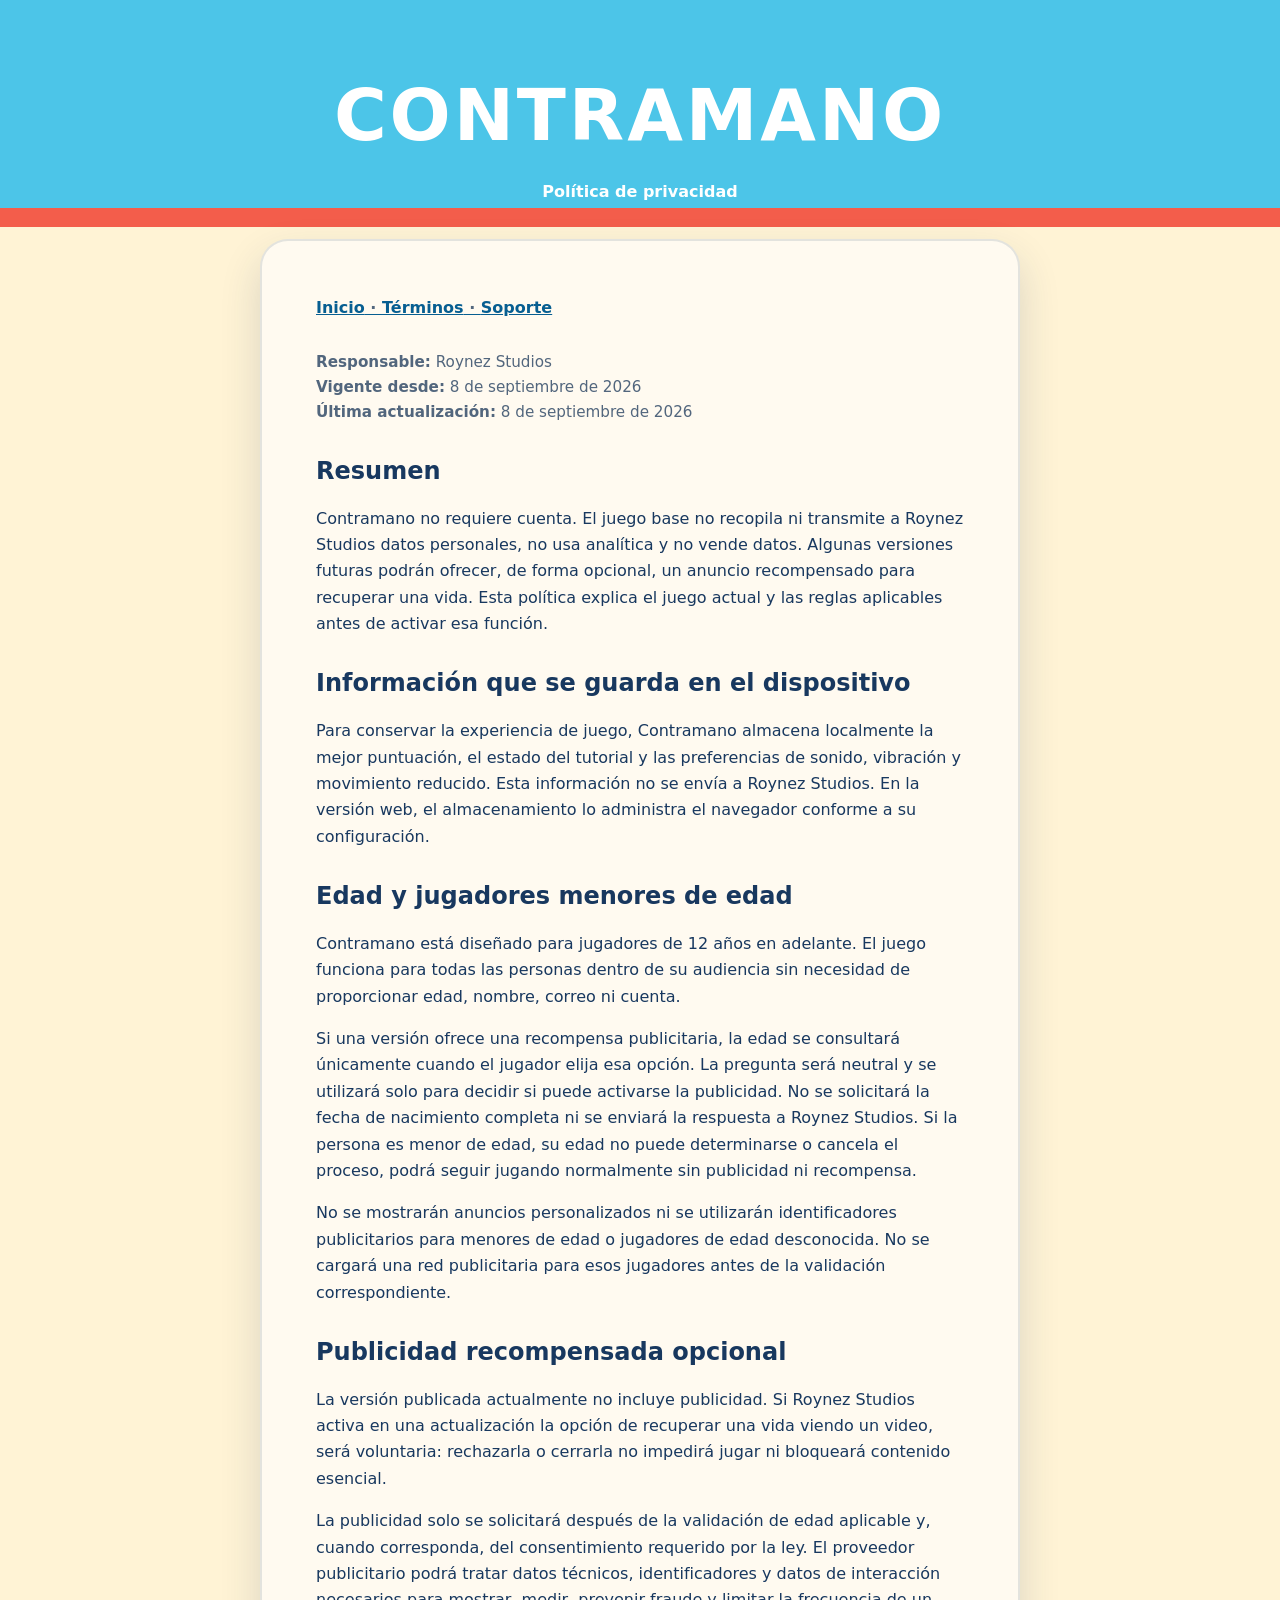
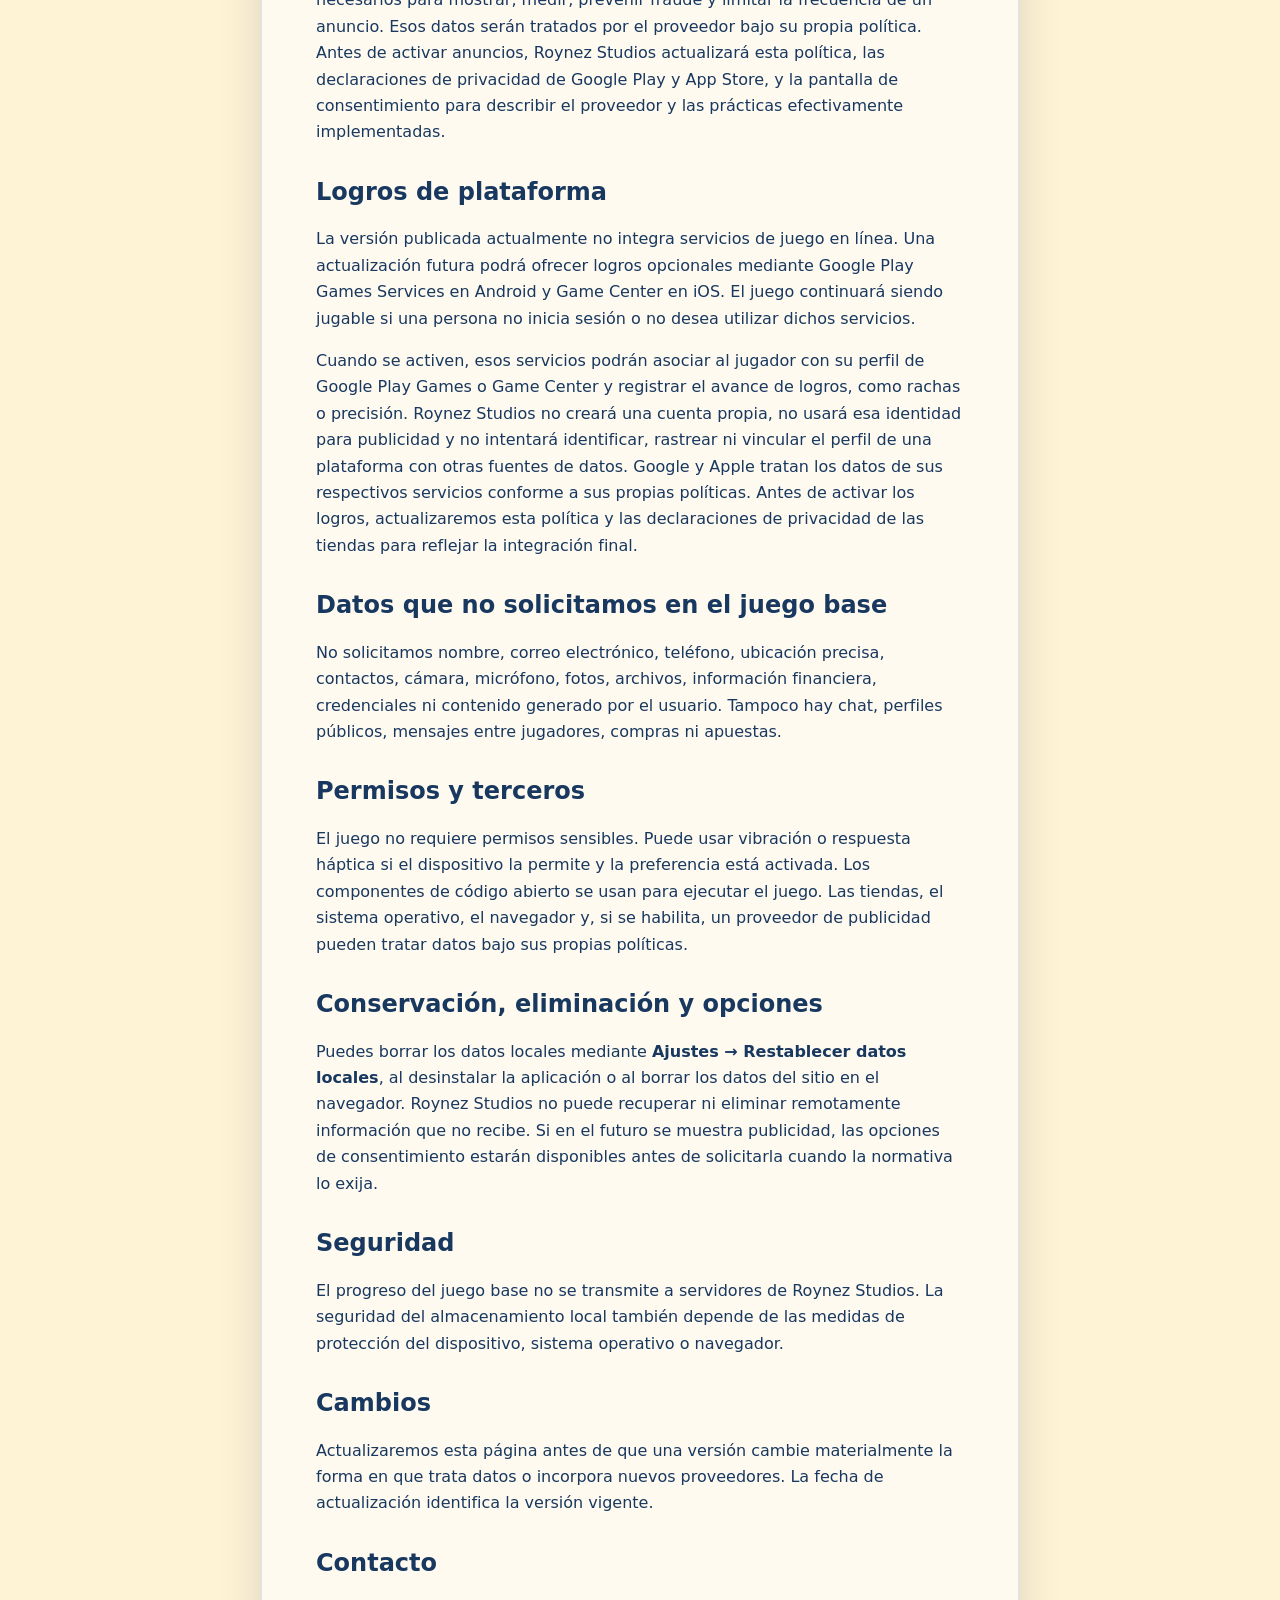
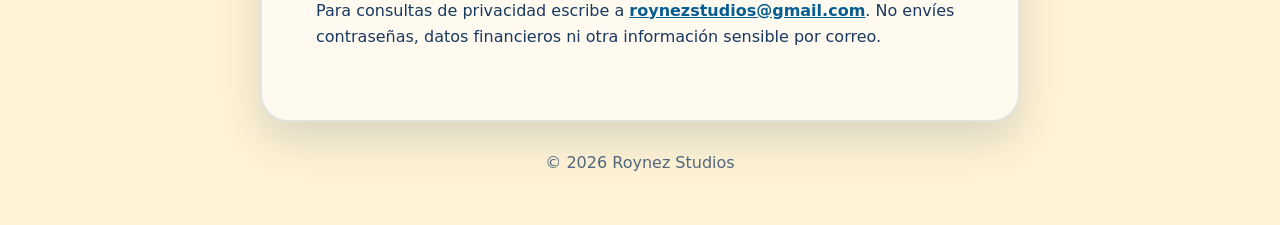
==== privacy.html @ 0350f4c8 "docs: publish Contramano legal and support pages" ====
<!doctype html>
<html lang="es">
<head>
  <meta charset="utf-8">
  <meta name="viewport" content="width=device-width, initial-scale=1">
  <meta name="description" content="Política de privacidad de Contramano.">
  <title>Política de privacidad · Contramano</title>
  <link rel="stylesheet" href="styles.css">
</head>
<body>
  <header><h1>CONTRAMANO</h1><p>Política de privacidad</p></header>
  <main>
    <nav><a href="index.html">Inicio</a><a href="terms.html">Términos</a><a href="support.html">Soporte</a></nav>
    <p class="meta"><strong>Responsable:</strong> Roynez Studios<br><strong>Vigente desde:</strong> 8 de septiembre de 2026<br><strong>Última actualización:</strong> 8 de septiembre de 2026</p>

    <h2>Resumen</h2>
    <p>Contramano no requiere cuenta. El juego base no recopila ni transmite a Roynez Studios datos personales, no usa analítica y no vende datos. Algunas versiones futuras podrán ofrecer, de forma opcional, un anuncio recompensado para recuperar una vida. Esta política explica el juego actual y las reglas aplicables antes de activar esa función.</p>

    <h2>Información que se guarda en el dispositivo</h2>
    <p>Para conservar la experiencia de juego, Contramano almacena localmente la mejor puntuación, el estado del tutorial y las preferencias de sonido, vibración y movimiento reducido. Esta información no se envía a Roynez Studios. En la versión web, el almacenamiento lo administra el navegador conforme a su configuración.</p>

    <h2>Edad y jugadores menores de edad</h2>
    <p>Contramano está diseñado para jugadores de 12 años en adelante. El juego funciona para todas las personas dentro de su audiencia sin necesidad de proporcionar edad, nombre, correo ni cuenta.</p>
    <p>Si una versión ofrece una recompensa publicitaria, la edad se consultará únicamente cuando el jugador elija esa opción. La pregunta será neutral y se utilizará solo para decidir si puede activarse la publicidad. No se solicitará la fecha de nacimiento completa ni se enviará la respuesta a Roynez Studios. Si la persona es menor de edad, su edad no puede determinarse o cancela el proceso, podrá seguir jugando normalmente sin publicidad ni recompensa.</p>
    <p>No se mostrarán anuncios personalizados ni se utilizarán identificadores publicitarios para menores de edad o jugadores de edad desconocida. No se cargará una red publicitaria para esos jugadores antes de la validación correspondiente.</p>

    <h2>Publicidad recompensada opcional</h2>
    <p>La versión publicada actualmente no incluye publicidad. Si Roynez Studios activa en una actualización la opción de recuperar una vida viendo un video, será voluntaria: rechazarla o cerrarla no impedirá jugar ni bloqueará contenido esencial.</p>
    <p>La publicidad solo se solicitará después de la validación de edad aplicable y, cuando corresponda, del consentimiento requerido por la ley. El proveedor publicitario podrá tratar datos técnicos, identificadores y datos de interacción necesarios para mostrar, medir, prevenir fraude y limitar la frecuencia de un anuncio. Esos datos serán tratados por el proveedor bajo su propia política. Antes de activar anuncios, Roynez Studios actualizará esta política, las declaraciones de privacidad de Google Play y App Store, y la pantalla de consentimiento para describir el proveedor y las prácticas efectivamente implementadas.</p>

    <h2>Logros de plataforma</h2>
    <p>La versión publicada actualmente no integra servicios de juego en línea. Una actualización futura podrá ofrecer logros opcionales mediante Google Play Games Services en Android y Game Center en iOS. El juego continuará siendo jugable si una persona no inicia sesión o no desea utilizar dichos servicios.</p>
    <p>Cuando se activen, esos servicios podrán asociar al jugador con su perfil de Google Play Games o Game Center y registrar el avance de logros, como rachas o precisión. Roynez Studios no creará una cuenta propia, no usará esa identidad para publicidad y no intentará identificar, rastrear ni vincular el perfil de una plataforma con otras fuentes de datos. Google y Apple tratan los datos de sus respectivos servicios conforme a sus propias políticas. Antes de activar los logros, actualizaremos esta política y las declaraciones de privacidad de las tiendas para reflejar la integración final.</p>

    <h2>Datos que no solicitamos en el juego base</h2>
    <p>No solicitamos nombre, correo electrónico, teléfono, ubicación precisa, contactos, cámara, micrófono, fotos, archivos, información financiera, credenciales ni contenido generado por el usuario. Tampoco hay chat, perfiles públicos, mensajes entre jugadores, compras ni apuestas.</p>

    <h2>Permisos y terceros</h2>
    <p>El juego no requiere permisos sensibles. Puede usar vibración o respuesta háptica si el dispositivo la permite y la preferencia está activada. Los componentes de código abierto se usan para ejecutar el juego. Las tiendas, el sistema operativo, el navegador y, si se habilita, un proveedor de publicidad pueden tratar datos bajo sus propias políticas.</p>

    <h2>Conservación, eliminación y opciones</h2>
    <p>Puedes borrar los datos locales mediante <strong>Ajustes → Restablecer datos locales</strong>, al desinstalar la aplicación o al borrar los datos del sitio en el navegador. Roynez Studios no puede recuperar ni eliminar remotamente información que no recibe. Si en el futuro se muestra publicidad, las opciones de consentimiento estarán disponibles antes de solicitarla cuando la normativa lo exija.</p>

    <h2>Seguridad</h2>
    <p>El progreso del juego base no se transmite a servidores de Roynez Studios. La seguridad del almacenamiento local también depende de las medidas de protección del dispositivo, sistema operativo o navegador.</p>

    <h2>Cambios</h2>
    <p>Actualizaremos esta página antes de que una versión cambie materialmente la forma en que trata datos o incorpora nuevos proveedores. La fecha de actualización identifica la versión vigente.</p>

    <h2>Contacto</h2>
    <p>Para consultas de privacidad escribe a <a href="mailto:roynezstudios@gmail.com">roynezstudios@gmail.com</a>. No envíes contraseñas, datos financieros ni otra información sensible por correo.</p>
  </main>
  <footer>© 2026 Roynez Studios</footer>
</body>
</html>
---- styles.css ----
:root { color-scheme: light; --sky: #4cc5e8; --coral: #f35d4b; --cream: #fff3d5; --paper: #fffaf0; --ink: #18385f; --muted: #52667d; }
* { box-sizing: border-box; }
body { margin: 0; color: var(--ink); background: linear-gradient(180deg, var(--sky) 0 13rem, var(--coral) 13rem 14.2rem, var(--cream) 14.2rem); font-family: system-ui, -apple-system, BlinkMacSystemFont, "Segoe UI", sans-serif; line-height: 1.65; }
header, main, footer { width: min(760px, calc(100% - 32px)); margin-inline: auto; }
header { padding: 56px 0 34px; color: white; text-align: center; }
header h1 { margin: 0; font-size: clamp(2.5rem, 10vw, 4.5rem); letter-spacing: .04em; }
header p { margin: 4px 0 0; font-weight: 700; }
main { min-height: 55vh; padding: clamp(24px, 6vw, 54px); border: 2px solid rgba(24, 56, 95, .12); border-radius: 28px; background: var(--paper); box-shadow: 0 18px 40px rgba(24, 56, 95, .16); }
h2 { margin-top: 2rem; line-height: 1.2; }
h2:first-child { margin-top: 0; }
a { color: #075e91; font-weight: 700; }
li + li { margin-top: .45rem; }
.meta { color: var(--muted); font-size: .95rem; }
.cards { display: grid; gap: 14px; grid-template-columns: repeat(auto-fit, minmax(210px, 1fr)); }
.card { display: block; padding: 18px; border: 2px solid rgba(24, 56, 95, .12); border-radius: 18px; background: white; text-decoration: none; }
.card:hover, .card:focus-visible { border-color: var(--coral); transform: translateY(-2px); }
footer { padding: 28px 0 48px; text-align: center; color: var(--muted); }
nav { margin-bottom: 28px; }
nav a + a::before { content: " · "; color: var(--muted); }
@media (prefers-reduced-motion: no-preference) { .card { transition: transform 140ms ease, border-color 140ms ease; } }
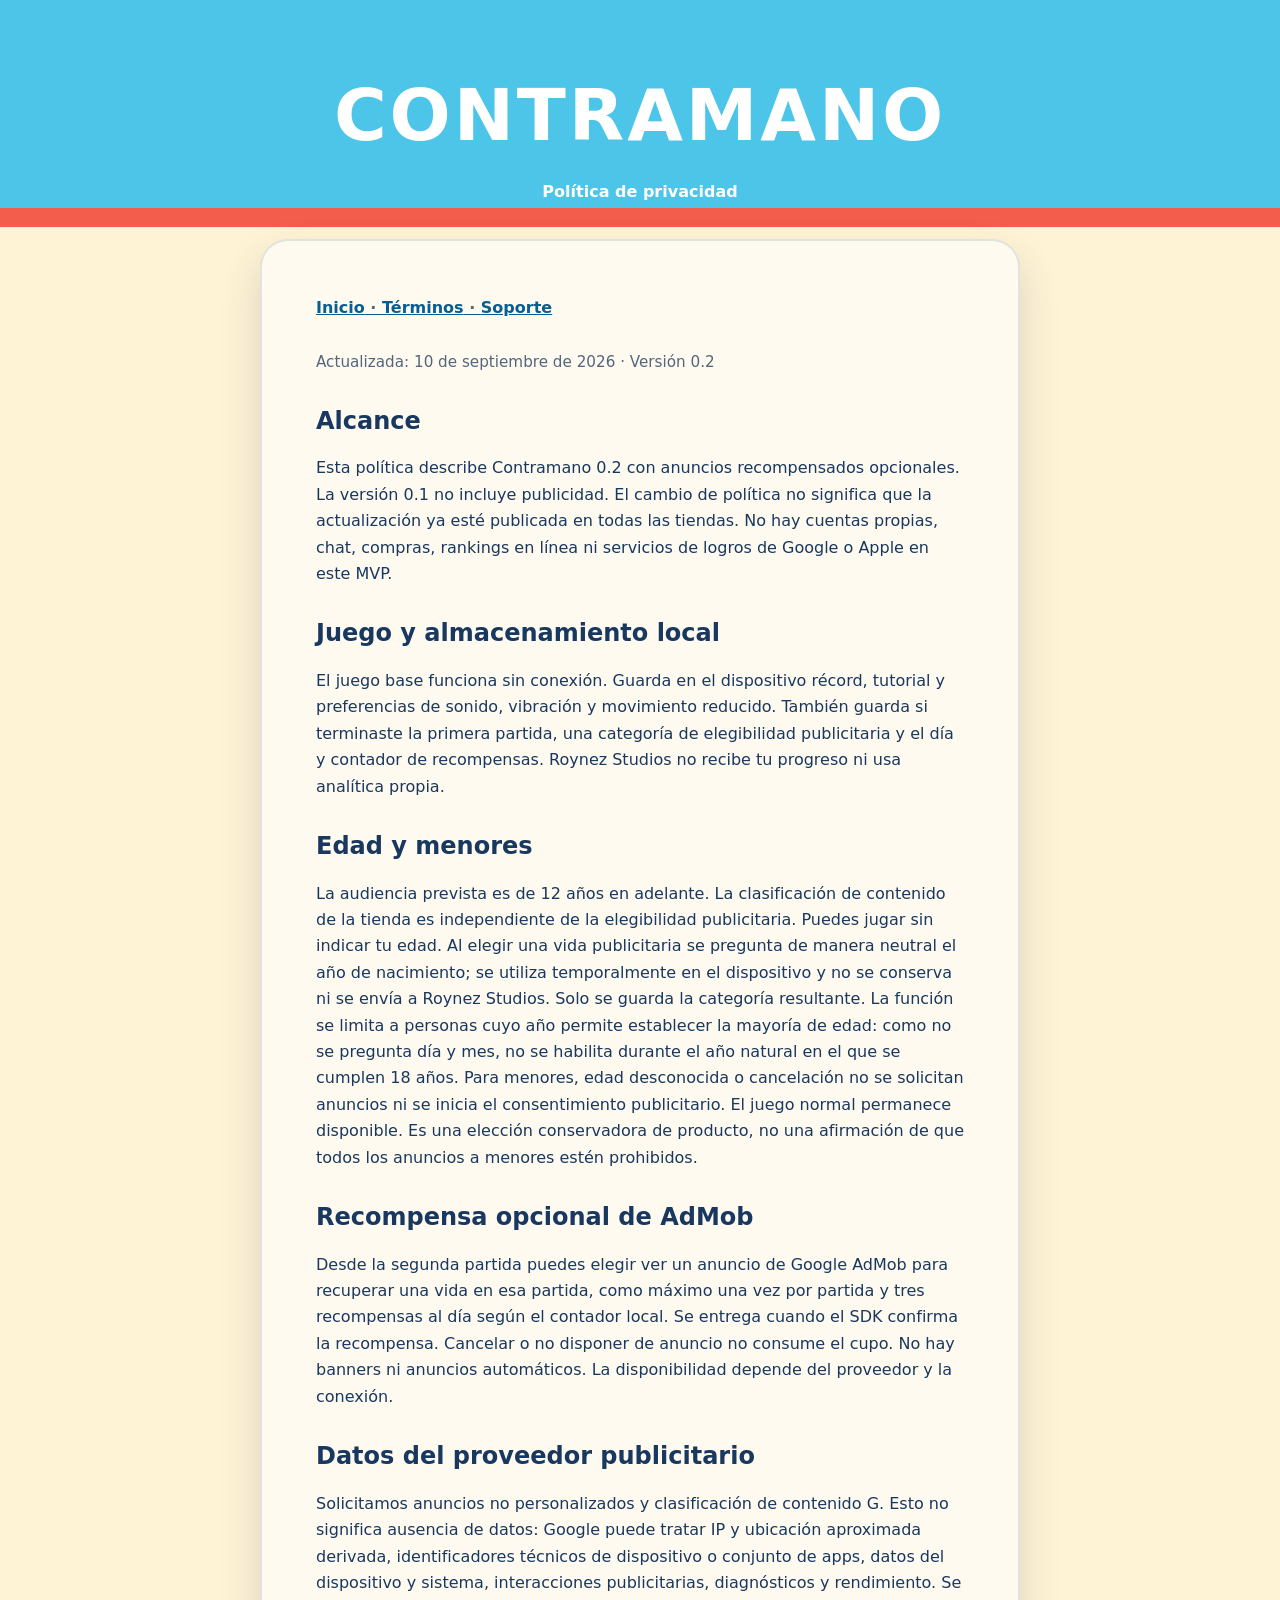
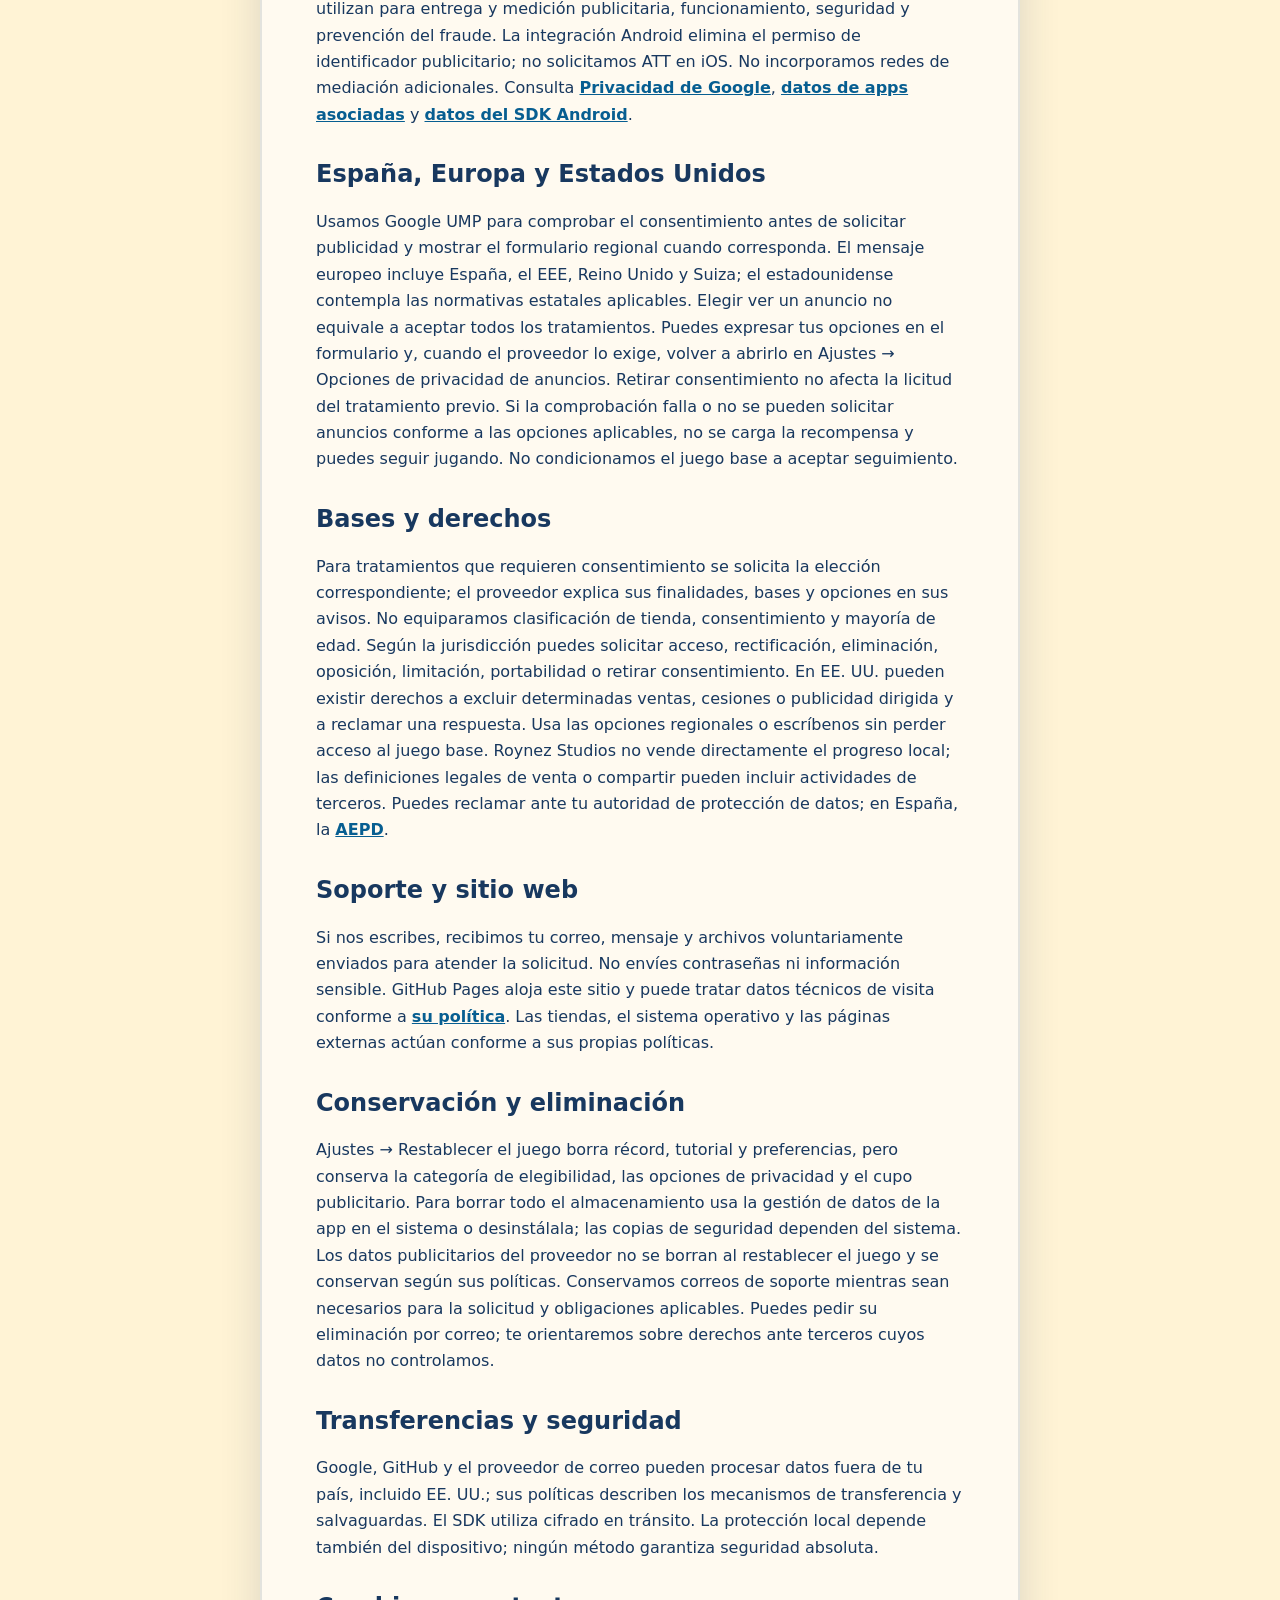
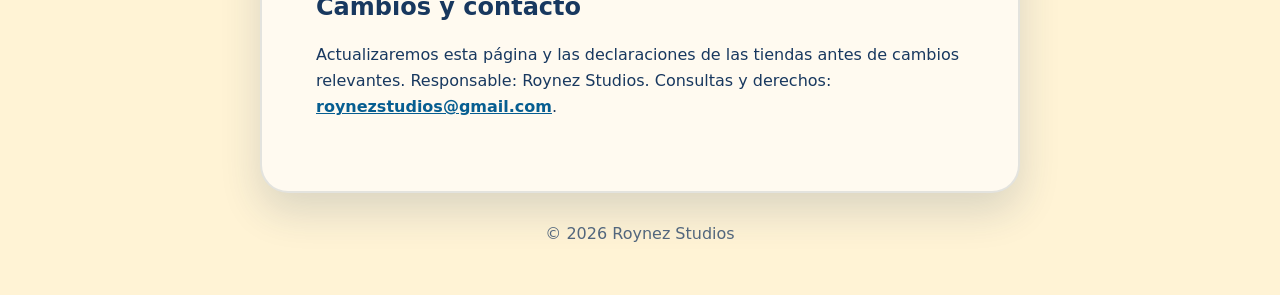
==== commit a8e2fcdc: "docs: disclose optional AdMob rewards and regional privacy choices" ====
--- a/privacy.html
+++ b/privacy.html
@@ -1,55 +1,29 @@
 <!doctype html>
 <html lang="es">
-<head>
-  <meta charset="utf-8">
-  <meta name="viewport" content="width=device-width, initial-scale=1">
-  <meta name="description" content="Política de privacidad de Contramano.">
-  <title>Política de privacidad · Contramano</title>
-  <link rel="stylesheet" href="styles.css">
-</head>
-<body>
-  <header><h1>CONTRAMANO</h1><p>Política de privacidad</p></header>
-  <main>
-    <nav><a href="index.html">Inicio</a><a href="terms.html">Términos</a><a href="support.html">Soporte</a></nav>
-    <p class="meta"><strong>Responsable:</strong> Roynez Studios<br><strong>Vigente desde:</strong> 8 de septiembre de 2026<br><strong>Última actualización:</strong> 8 de septiembre de 2026</p>
-
-    <h2>Resumen</h2>
-    <p>Contramano no requiere cuenta. El juego base no recopila ni transmite a Roynez Studios datos personales, no usa analítica y no vende datos. Algunas versiones futuras podrán ofrecer, de forma opcional, un anuncio recompensado para recuperar una vida. Esta política explica el juego actual y las reglas aplicables antes de activar esa función.</p>
-
-    <h2>Información que se guarda en el dispositivo</h2>
-    <p>Para conservar la experiencia de juego, Contramano almacena localmente la mejor puntuación, el estado del tutorial y las preferencias de sonido, vibración y movimiento reducido. Esta información no se envía a Roynez Studios. En la versión web, el almacenamiento lo administra el navegador conforme a su configuración.</p>
-
-    <h2>Edad y jugadores menores de edad</h2>
-    <p>Contramano está diseñado para jugadores de 12 años en adelante. El juego funciona para todas las personas dentro de su audiencia sin necesidad de proporcionar edad, nombre, correo ni cuenta.</p>
-    <p>Si una versión ofrece una recompensa publicitaria, la edad se consultará únicamente cuando el jugador elija esa opción. La pregunta será neutral y se utilizará solo para decidir si puede activarse la publicidad. No se solicitará la fecha de nacimiento completa ni se enviará la respuesta a Roynez Studios. Si la persona es menor de edad, su edad no puede determinarse o cancela el proceso, podrá seguir jugando normalmente sin publicidad ni recompensa.</p>
-    <p>No se mostrarán anuncios personalizados ni se utilizarán identificadores publicitarios para menores de edad o jugadores de edad desconocida. No se cargará una red publicitaria para esos jugadores antes de la validación correspondiente.</p>
-
-    <h2>Publicidad recompensada opcional</h2>
-    <p>La versión publicada actualmente no incluye publicidad. Si Roynez Studios activa en una actualización la opción de recuperar una vida viendo un video, será voluntaria: rechazarla o cerrarla no impedirá jugar ni bloqueará contenido esencial.</p>
-    <p>La publicidad solo se solicitará después de la validación de edad aplicable y, cuando corresponda, del consentimiento requerido por la ley. El proveedor publicitario podrá tratar datos técnicos, identificadores y datos de interacción necesarios para mostrar, medir, prevenir fraude y limitar la frecuencia de un anuncio. Esos datos serán tratados por el proveedor bajo su propia política. Antes de activar anuncios, Roynez Studios actualizará esta política, las declaraciones de privacidad de Google Play y App Store, y la pantalla de consentimiento para describir el proveedor y las prácticas efectivamente implementadas.</p>
-
-    <h2>Logros de plataforma</h2>
-    <p>La versión publicada actualmente no integra servicios de juego en línea. Una actualización futura podrá ofrecer logros opcionales mediante Google Play Games Services en Android y Game Center en iOS. El juego continuará siendo jugable si una persona no inicia sesión o no desea utilizar dichos servicios.</p>
-    <p>Cuando se activen, esos servicios podrán asociar al jugador con su perfil de Google Play Games o Game Center y registrar el avance de logros, como rachas o precisión. Roynez Studios no creará una cuenta propia, no usará esa identidad para publicidad y no intentará identificar, rastrear ni vincular el perfil de una plataforma con otras fuentes de datos. Google y Apple tratan los datos de sus respectivos servicios conforme a sus propias políticas. Antes de activar los logros, actualizaremos esta política y las declaraciones de privacidad de las tiendas para reflejar la integración final.</p>
-
-    <h2>Datos que no solicitamos en el juego base</h2>
-    <p>No solicitamos nombre, correo electrónico, teléfono, ubicación precisa, contactos, cámara, micrófono, fotos, archivos, información financiera, credenciales ni contenido generado por el usuario. Tampoco hay chat, perfiles públicos, mensajes entre jugadores, compras ni apuestas.</p>
-
-    <h2>Permisos y terceros</h2>
-    <p>El juego no requiere permisos sensibles. Puede usar vibración o respuesta háptica si el dispositivo la permite y la preferencia está activada. Los componentes de código abierto se usan para ejecutar el juego. Las tiendas, el sistema operativo, el navegador y, si se habilita, un proveedor de publicidad pueden tratar datos bajo sus propias políticas.</p>
-
-    <h2>Conservación, eliminación y opciones</h2>
-    <p>Puedes borrar los datos locales mediante <strong>Ajustes → Restablecer datos locales</strong>, al desinstalar la aplicación o al borrar los datos del sitio en el navegador. Roynez Studios no puede recuperar ni eliminar remotamente información que no recibe. Si en el futuro se muestra publicidad, las opciones de consentimiento estarán disponibles antes de solicitarla cuando la normativa lo exija.</p>
-
-    <h2>Seguridad</h2>
-    <p>El progreso del juego base no se transmite a servidores de Roynez Studios. La seguridad del almacenamiento local también depende de las medidas de protección del dispositivo, sistema operativo o navegador.</p>
-
-    <h2>Cambios</h2>
-    <p>Actualizaremos esta página antes de que una versión cambie materialmente la forma en que trata datos o incorpora nuevos proveedores. La fecha de actualización identifica la versión vigente.</p>
-
-    <h2>Contacto</h2>
-    <p>Para consultas de privacidad escribe a <a href="mailto:roynezstudios@gmail.com">roynezstudios@gmail.com</a>. No envíes contraseñas, datos financieros ni otra información sensible por correo.</p>
-  </main>
-  <footer>© 2026 Roynez Studios</footer>
-</body>
-</html>
+<head><meta charset="utf-8"><meta name="viewport" content="width=device-width, initial-scale=1"><title>Privacidad · Contramano</title><link rel="stylesheet" href="styles.css"></head>
+<body><header><h1>CONTRAMANO</h1><p>Política de privacidad</p></header>
+<main><nav><a href="index.html">Inicio</a><a href="terms.html">Términos</a><a href="support.html">Soporte</a></nav>
+<p class="meta">Actualizada: 10 de septiembre de 2026 · Versión 0.2</p>
+<h2>Alcance</h2>
+<p>Esta política describe Contramano 0.2 con anuncios recompensados opcionales. La versión 0.1 no incluye publicidad. El cambio de política no significa que la actualización ya esté publicada en todas las tiendas. No hay cuentas propias, chat, compras, rankings en línea ni servicios de logros de Google o Apple en este MVP.</p>
+<h2>Juego y almacenamiento local</h2>
+<p>El juego base funciona sin conexión. Guarda en el dispositivo récord, tutorial y preferencias de sonido, vibración y movimiento reducido. También guarda si terminaste la primera partida, una categoría de elegibilidad publicitaria y el día y contador de recompensas. Roynez Studios no recibe tu progreso ni usa analítica propia.</p>
+<h2>Edad y menores</h2>
+<p>La audiencia prevista es de 12 años en adelante. La clasificación de contenido de la tienda es independiente de la elegibilidad publicitaria. Puedes jugar sin indicar tu edad. Al elegir una vida publicitaria se pregunta de manera neutral el año de nacimiento; se utiliza temporalmente en el dispositivo y no se conserva ni se envía a Roynez Studios. Solo se guarda la categoría resultante. La función se limita a personas cuyo año permite establecer la mayoría de edad: como no se pregunta día y mes, no se habilita durante el año natural en el que se cumplen 18 años. Para menores, edad desconocida o cancelación no se solicitan anuncios ni se inicia el consentimiento publicitario. El juego normal permanece disponible. Es una elección conservadora de producto, no una afirmación de que todos los anuncios a menores estén prohibidos.</p>
+<h2>Recompensa opcional de AdMob</h2>
+<p>Desde la segunda partida puedes elegir ver un anuncio de Google AdMob para recuperar una vida en esa partida, como máximo una vez por partida y tres recompensas al día según el contador local. Se entrega cuando el SDK confirma la recompensa. Cancelar o no disponer de anuncio no consume el cupo. No hay banners ni anuncios automáticos. La disponibilidad depende del proveedor y la conexión.</p>
+<h2>Datos del proveedor publicitario</h2>
+<p>Solicitamos anuncios no personalizados y clasificación de contenido G. Esto no significa ausencia de datos: Google puede tratar IP y ubicación aproximada derivada, identificadores técnicos de dispositivo o conjunto de apps, datos del dispositivo y sistema, interacciones publicitarias, diagnósticos y rendimiento. Se utilizan para entrega y medición publicitaria, funcionamiento, seguridad y prevención del fraude. La integración Android elimina el permiso de identificador publicitario; no solicitamos ATT en iOS. No incorporamos redes de mediación adicionales. Consulta <a href="https://policies.google.com/privacy">Privacidad de Google</a>, <a href="https://policies.google.com/technologies/partner-sites">datos de apps asociadas</a> y <a href="https://developers.google.com/admob/android/privacy/play-data-disclosure">datos del SDK Android</a>.</p>
+<h2>España, Europa y Estados Unidos</h2>
+<p>Usamos Google UMP para comprobar el consentimiento antes de solicitar publicidad y mostrar el formulario regional cuando corresponda. El mensaje europeo incluye España, el EEE, Reino Unido y Suiza; el estadounidense contempla las normativas estatales aplicables. Elegir ver un anuncio no equivale a aceptar todos los tratamientos. Puedes expresar tus opciones en el formulario y, cuando el proveedor lo exige, volver a abrirlo en Ajustes → Opciones de privacidad de anuncios. Retirar consentimiento no afecta la licitud del tratamiento previo. Si la comprobación falla o no se pueden solicitar anuncios conforme a las opciones aplicables, no se carga la recompensa y puedes seguir jugando. No condicionamos el juego base a aceptar seguimiento.</p>
+<h2>Bases y derechos</h2>
+<p>Para tratamientos que requieren consentimiento se solicita la elección correspondiente; el proveedor explica sus finalidades, bases y opciones en sus avisos. No equiparamos clasificación de tienda, consentimiento y mayoría de edad. Según la jurisdicción puedes solicitar acceso, rectificación, eliminación, oposición, limitación, portabilidad o retirar consentimiento. En EE. UU. pueden existir derechos a excluir determinadas ventas, cesiones o publicidad dirigida y a reclamar una respuesta. Usa las opciones regionales o escríbenos sin perder acceso al juego base. Roynez Studios no vende directamente el progreso local; las definiciones legales de venta o compartir pueden incluir actividades de terceros. Puedes reclamar ante tu autoridad de protección de datos; en España, la <a href="https://www.aepd.es/">AEPD</a>.</p>
+<h2>Soporte y sitio web</h2>
+<p>Si nos escribes, recibimos tu correo, mensaje y archivos voluntariamente enviados para atender la solicitud. No envíes contraseñas ni información sensible. GitHub Pages aloja este sitio y puede tratar datos técnicos de visita conforme a <a href="https://docs.github.com/es/site-policy/privacy-policies/github-general-privacy-statement">su política</a>. Las tiendas, el sistema operativo y las páginas externas actúan conforme a sus propias políticas.</p>
+<h2>Conservación y eliminación</h2>
+<p>Ajustes → Restablecer el juego borra récord, tutorial y preferencias, pero conserva la categoría de elegibilidad, las opciones de privacidad y el cupo publicitario. Para borrar todo el almacenamiento usa la gestión de datos de la app en el sistema o desinstálala; las copias de seguridad dependen del sistema. Los datos publicitarios del proveedor no se borran al restablecer el juego y se conservan según sus políticas. Conservamos correos de soporte mientras sean necesarios para la solicitud y obligaciones aplicables. Puedes pedir su eliminación por correo; te orientaremos sobre derechos ante terceros cuyos datos no controlamos.</p>
+<h2>Transferencias y seguridad</h2>
+<p>Google, GitHub y el proveedor de correo pueden procesar datos fuera de tu país, incluido EE. UU.; sus políticas describen los mecanismos de transferencia y salvaguardas. El SDK utiliza cifrado en tránsito. La protección local depende también del dispositivo; ningún método garantiza seguridad absoluta.</p>
+<h2>Cambios y contacto</h2>
+<p>Actualizaremos esta página y las declaraciones de las tiendas antes de cambios relevantes. Responsable: Roynez Studios. Consultas y derechos: <a href="mailto:roynezstudios@gmail.com">roynezstudios@gmail.com</a>.</p>
+</main><footer>© 2026 Roynez Studios</footer></body></html>
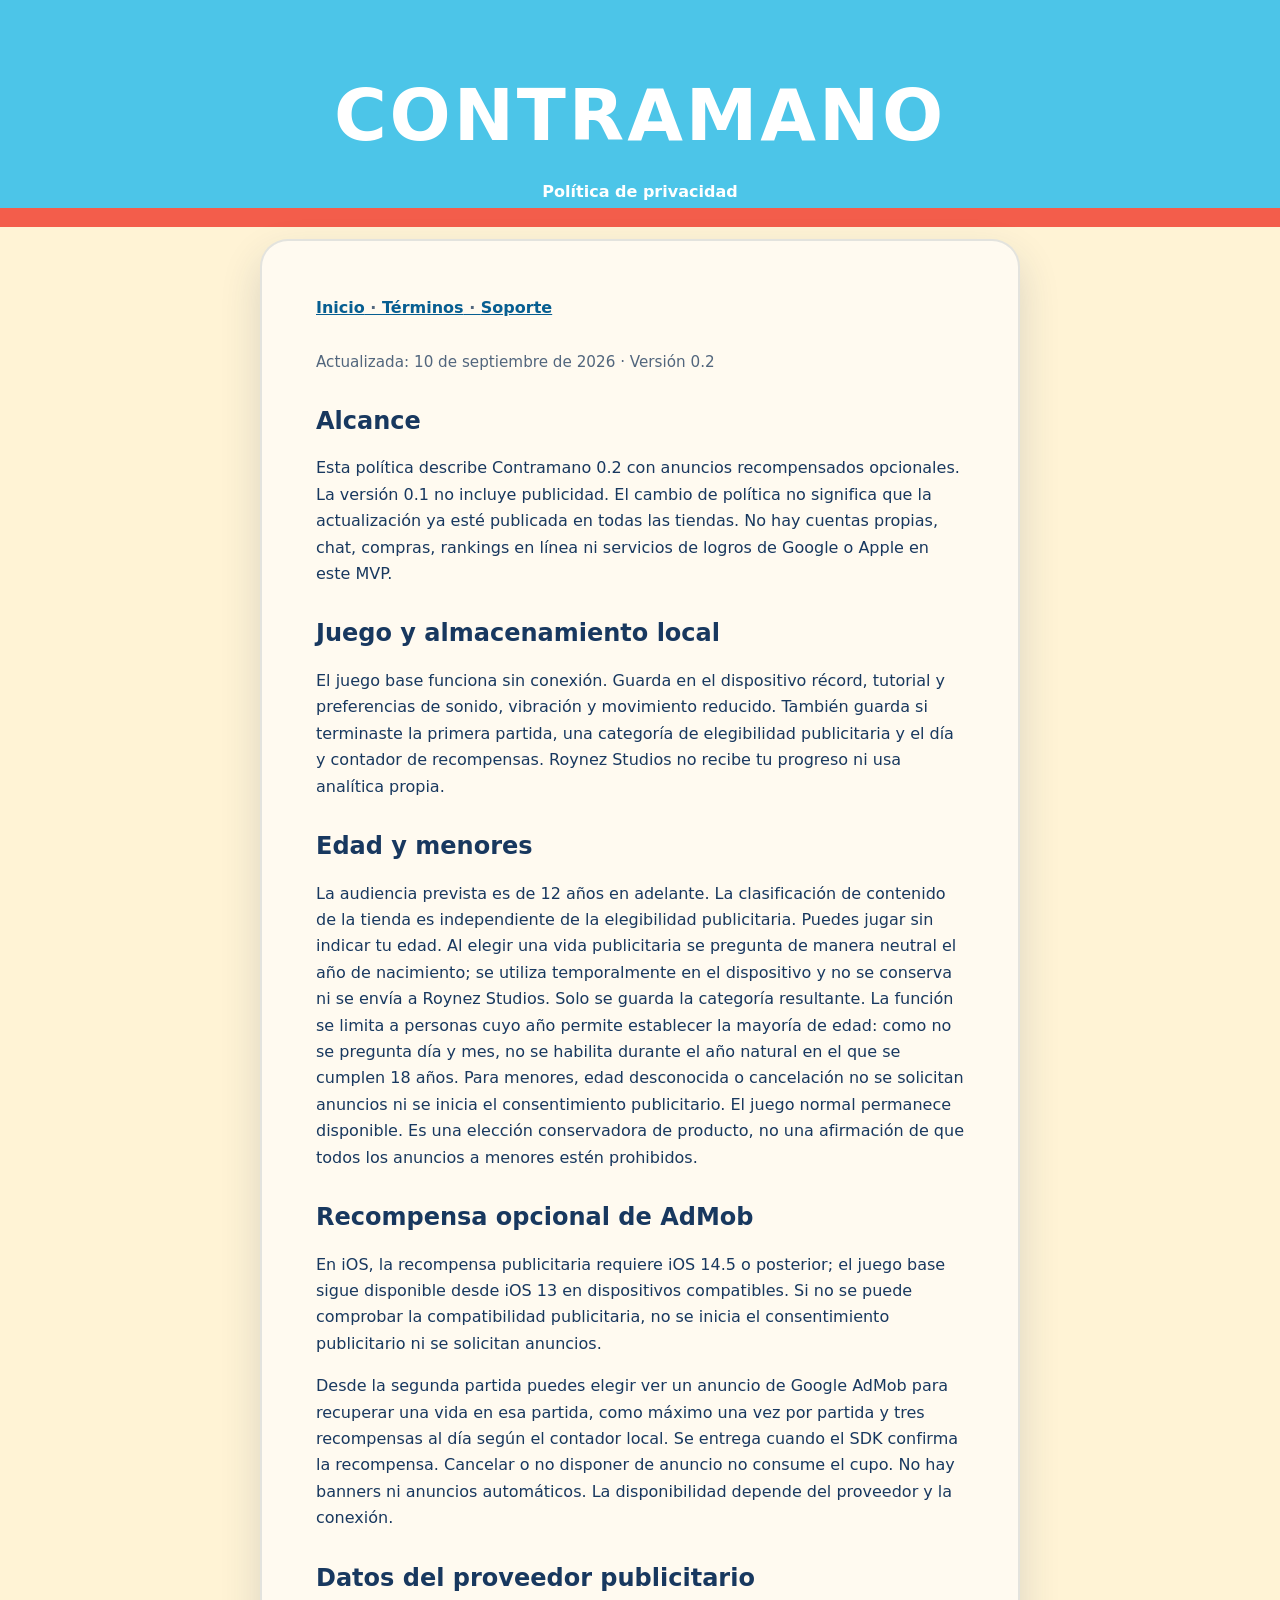
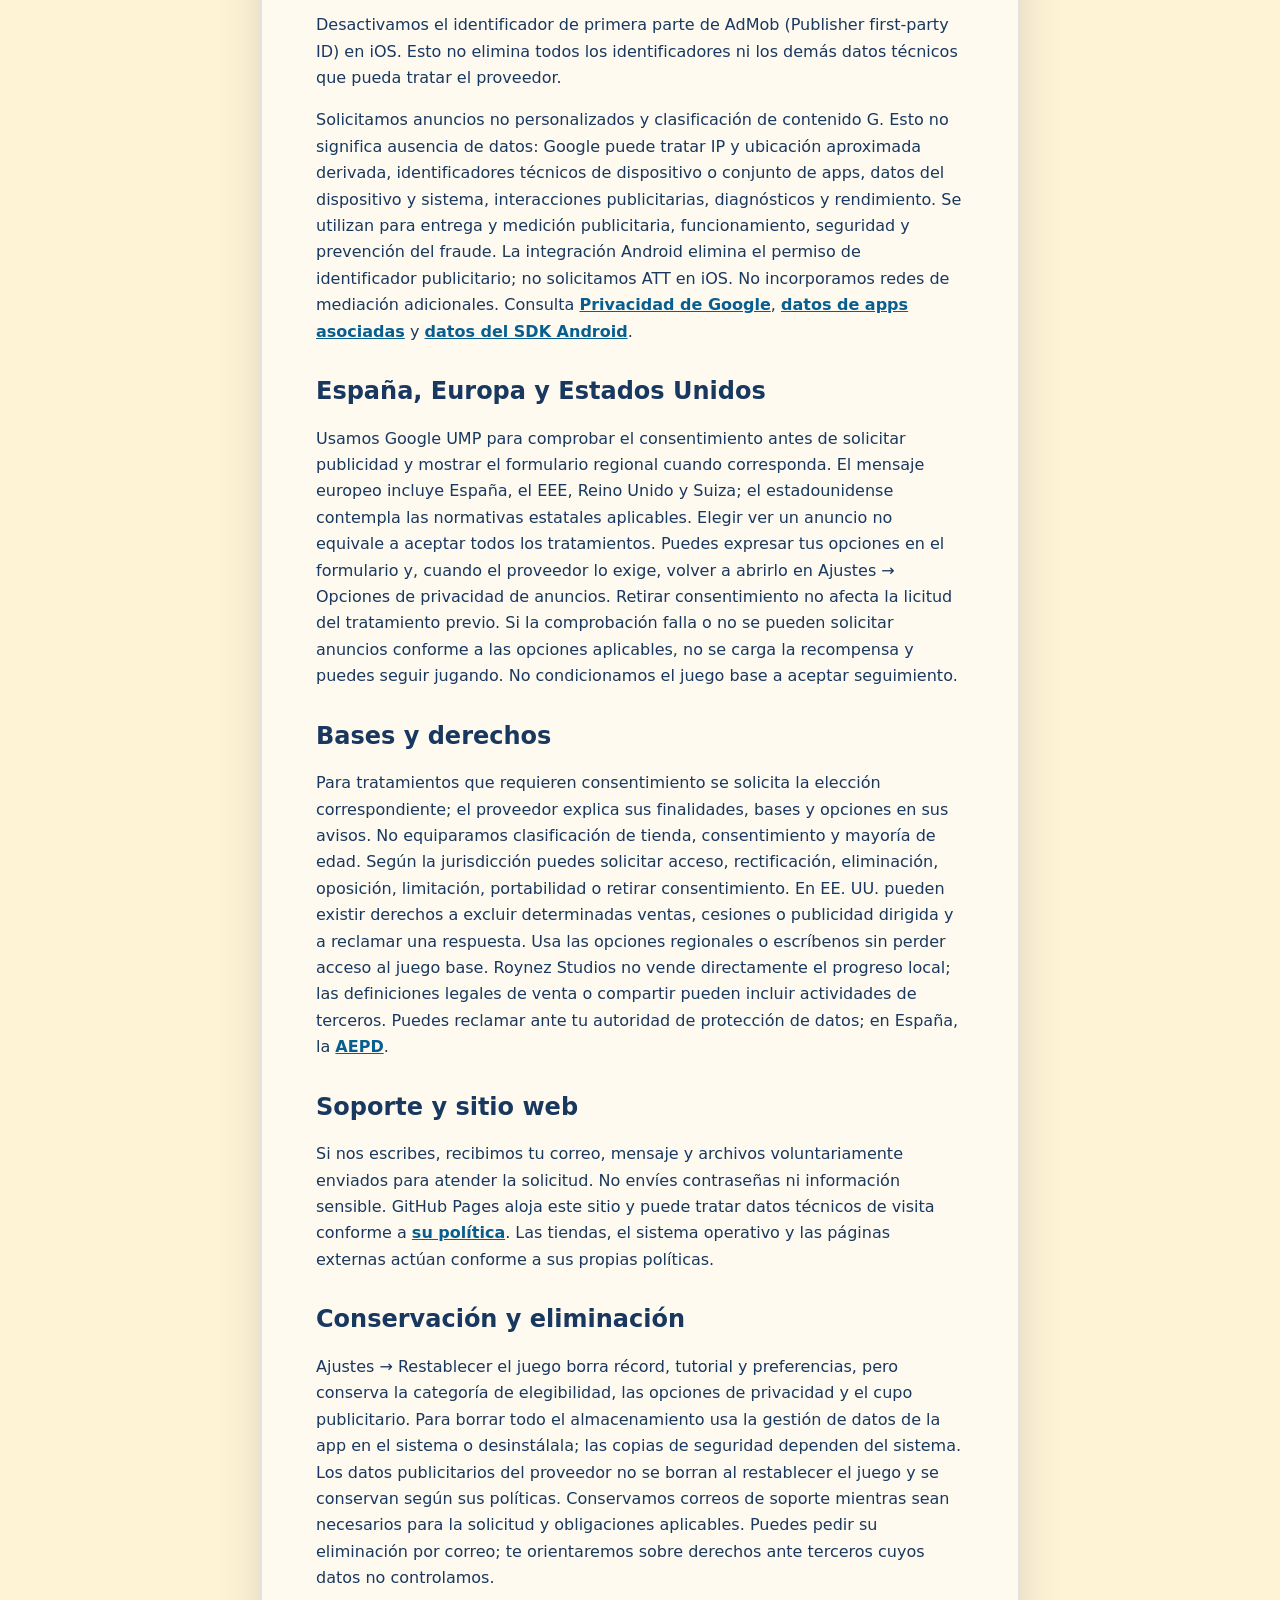
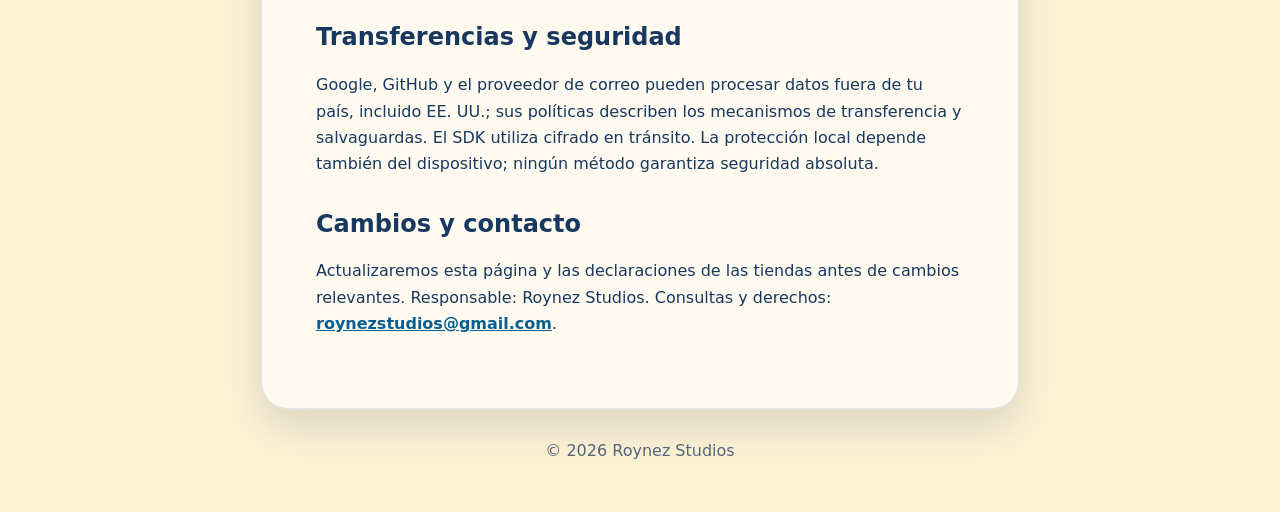
==== commit 69827f10: "docs: align rewarded-life rules and iOS privacy support" ====
--- a/privacy.html
+++ b/privacy.html
@@ -11,8 +11,10 @@
 <h2>Edad y menores</h2>
 <p>La audiencia prevista es de 12 años en adelante. La clasificación de contenido de la tienda es independiente de la elegibilidad publicitaria. Puedes jugar sin indicar tu edad. Al elegir una vida publicitaria se pregunta de manera neutral el año de nacimiento; se utiliza temporalmente en el dispositivo y no se conserva ni se envía a Roynez Studios. Solo se guarda la categoría resultante. La función se limita a personas cuyo año permite establecer la mayoría de edad: como no se pregunta día y mes, no se habilita durante el año natural en el que se cumplen 18 años. Para menores, edad desconocida o cancelación no se solicitan anuncios ni se inicia el consentimiento publicitario. El juego normal permanece disponible. Es una elección conservadora de producto, no una afirmación de que todos los anuncios a menores estén prohibidos.</p>
 <h2>Recompensa opcional de AdMob</h2>
+<p>En iOS, la recompensa publicitaria requiere iOS 14.5 o posterior; el juego base sigue disponible desde iOS 13 en dispositivos compatibles. Si no se puede comprobar la compatibilidad publicitaria, no se inicia el consentimiento publicitario ni se solicitan anuncios.</p>
 <p>Desde la segunda partida puedes elegir ver un anuncio de Google AdMob para recuperar una vida en esa partida, como máximo una vez por partida y tres recompensas al día según el contador local. Se entrega cuando el SDK confirma la recompensa. Cancelar o no disponer de anuncio no consume el cupo. No hay banners ni anuncios automáticos. La disponibilidad depende del proveedor y la conexión.</p>
 <h2>Datos del proveedor publicitario</h2>
+<p>Desactivamos el identificador de primera parte de AdMob (Publisher first-party ID) en iOS. Esto no elimina todos los identificadores ni los demás datos técnicos que pueda tratar el proveedor.</p>
 <p>Solicitamos anuncios no personalizados y clasificación de contenido G. Esto no significa ausencia de datos: Google puede tratar IP y ubicación aproximada derivada, identificadores técnicos de dispositivo o conjunto de apps, datos del dispositivo y sistema, interacciones publicitarias, diagnósticos y rendimiento. Se utilizan para entrega y medición publicitaria, funcionamiento, seguridad y prevención del fraude. La integración Android elimina el permiso de identificador publicitario; no solicitamos ATT en iOS. No incorporamos redes de mediación adicionales. Consulta <a href="https://policies.google.com/privacy">Privacidad de Google</a>, <a href="https://policies.google.com/technologies/partner-sites">datos de apps asociadas</a> y <a href="https://developers.google.com/admob/android/privacy/play-data-disclosure">datos del SDK Android</a>.</p>
 <h2>España, Europa y Estados Unidos</h2>
 <p>Usamos Google UMP para comprobar el consentimiento antes de solicitar publicidad y mostrar el formulario regional cuando corresponda. El mensaje europeo incluye España, el EEE, Reino Unido y Suiza; el estadounidense contempla las normativas estatales aplicables. Elegir ver un anuncio no equivale a aceptar todos los tratamientos. Puedes expresar tus opciones en el formulario y, cuando el proveedor lo exige, volver a abrirlo en Ajustes → Opciones de privacidad de anuncios. Retirar consentimiento no afecta la licitud del tratamiento previo. Si la comprobación falla o no se pueden solicitar anuncios conforme a las opciones aplicables, no se carga la recompensa y puedes seguir jugando. No condicionamos el juego base a aceptar seguimiento.</p>
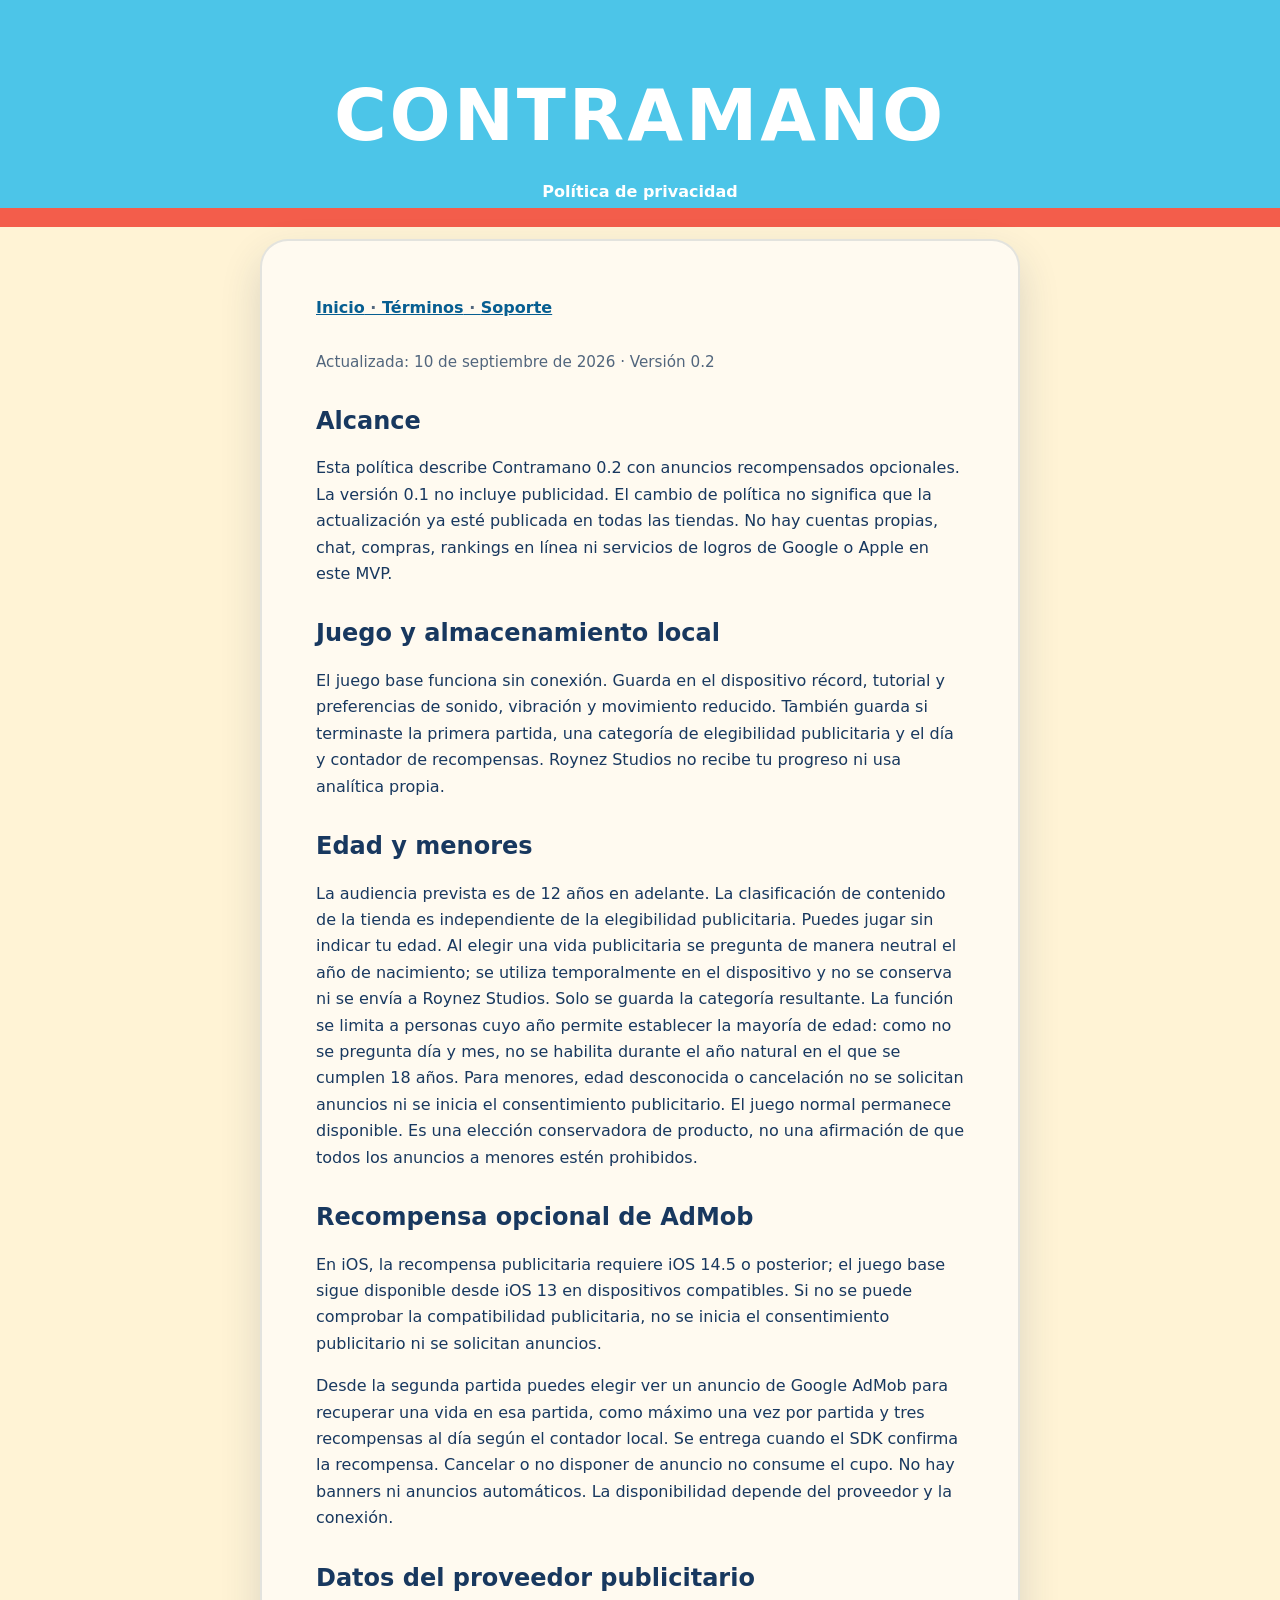
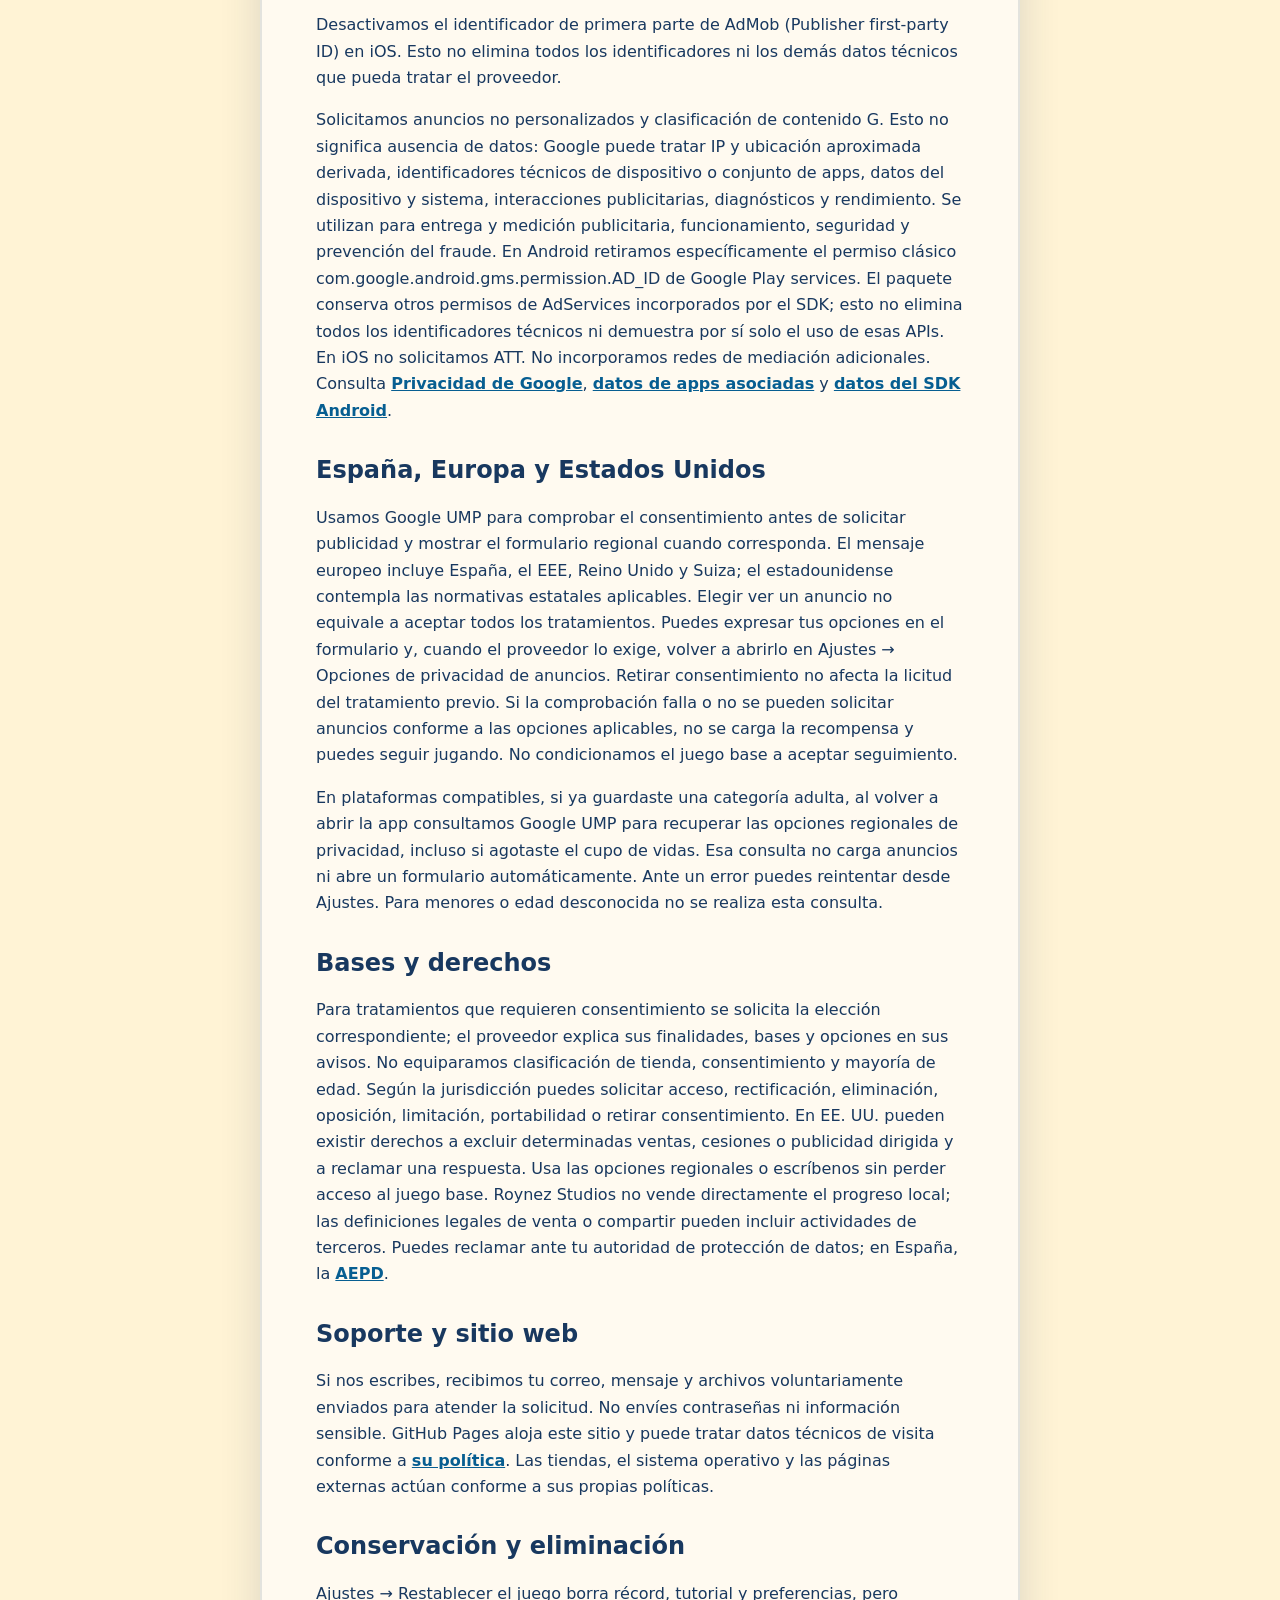
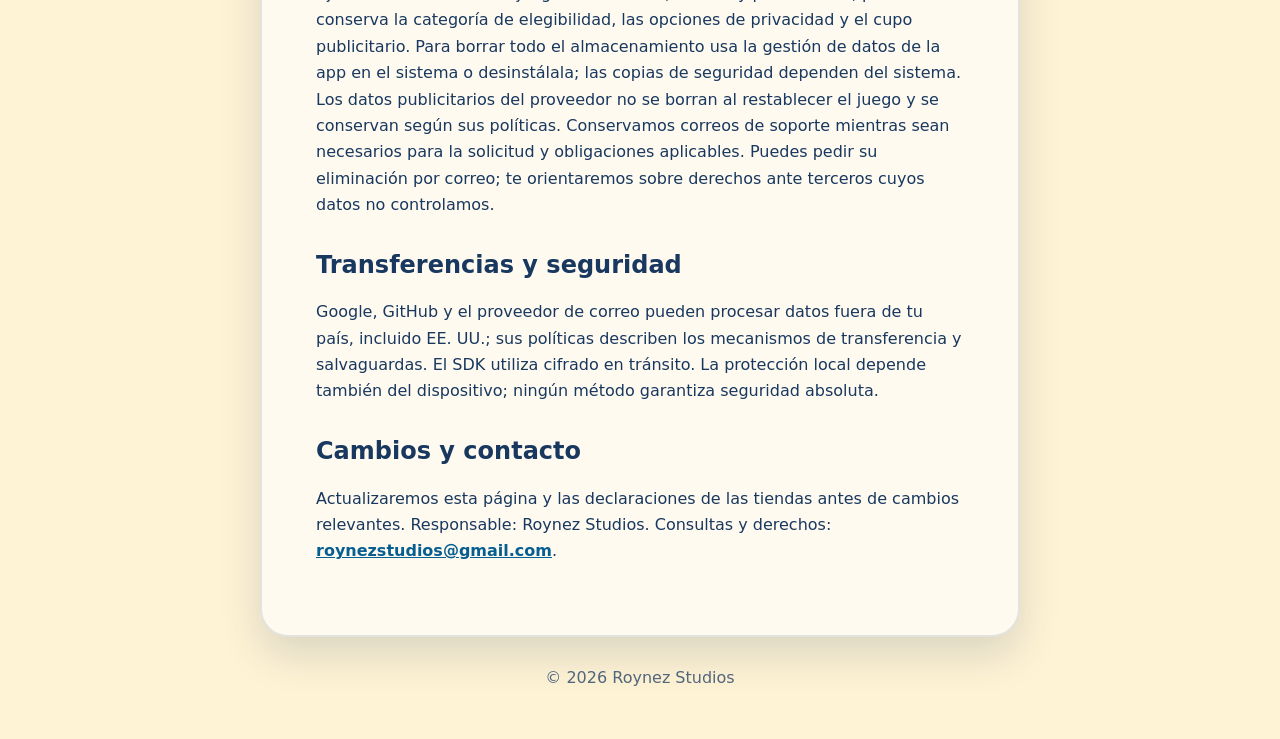
==== commit dab289a2: "docs: clarify ad identifiers and returning-user privacy choices" ====
--- a/privacy.html
+++ b/privacy.html
@@ -15,9 +15,10 @@
 <p>Desde la segunda partida puedes elegir ver un anuncio de Google AdMob para recuperar una vida en esa partida, como máximo una vez por partida y tres recompensas al día según el contador local. Se entrega cuando el SDK confirma la recompensa. Cancelar o no disponer de anuncio no consume el cupo. No hay banners ni anuncios automáticos. La disponibilidad depende del proveedor y la conexión.</p>
 <h2>Datos del proveedor publicitario</h2>
 <p>Desactivamos el identificador de primera parte de AdMob (Publisher first-party ID) en iOS. Esto no elimina todos los identificadores ni los demás datos técnicos que pueda tratar el proveedor.</p>
-<p>Solicitamos anuncios no personalizados y clasificación de contenido G. Esto no significa ausencia de datos: Google puede tratar IP y ubicación aproximada derivada, identificadores técnicos de dispositivo o conjunto de apps, datos del dispositivo y sistema, interacciones publicitarias, diagnósticos y rendimiento. Se utilizan para entrega y medición publicitaria, funcionamiento, seguridad y prevención del fraude. La integración Android elimina el permiso de identificador publicitario; no solicitamos ATT en iOS. No incorporamos redes de mediación adicionales. Consulta <a href="https://policies.google.com/privacy">Privacidad de Google</a>, <a href="https://policies.google.com/technologies/partner-sites">datos de apps asociadas</a> y <a href="https://developers.google.com/admob/android/privacy/play-data-disclosure">datos del SDK Android</a>.</p>
+<p>Solicitamos anuncios no personalizados y clasificación de contenido G. Esto no significa ausencia de datos: Google puede tratar IP y ubicación aproximada derivada, identificadores técnicos de dispositivo o conjunto de apps, datos del dispositivo y sistema, interacciones publicitarias, diagnósticos y rendimiento. Se utilizan para entrega y medición publicitaria, funcionamiento, seguridad y prevención del fraude. En Android retiramos específicamente el permiso clásico com.google.android.gms.permission.AD_ID de Google Play services. El paquete conserva otros permisos de AdServices incorporados por el SDK; esto no elimina todos los identificadores técnicos ni demuestra por sí solo el uso de esas APIs. En iOS no solicitamos ATT. No incorporamos redes de mediación adicionales. Consulta <a href="https://policies.google.com/privacy">Privacidad de Google</a>, <a href="https://policies.google.com/technologies/partner-sites">datos de apps asociadas</a> y <a href="https://developers.google.com/admob/android/privacy/play-data-disclosure">datos del SDK Android</a>.</p>
 <h2>España, Europa y Estados Unidos</h2>
 <p>Usamos Google UMP para comprobar el consentimiento antes de solicitar publicidad y mostrar el formulario regional cuando corresponda. El mensaje europeo incluye España, el EEE, Reino Unido y Suiza; el estadounidense contempla las normativas estatales aplicables. Elegir ver un anuncio no equivale a aceptar todos los tratamientos. Puedes expresar tus opciones en el formulario y, cuando el proveedor lo exige, volver a abrirlo en Ajustes → Opciones de privacidad de anuncios. Retirar consentimiento no afecta la licitud del tratamiento previo. Si la comprobación falla o no se pueden solicitar anuncios conforme a las opciones aplicables, no se carga la recompensa y puedes seguir jugando. No condicionamos el juego base a aceptar seguimiento.</p>
+<p>En plataformas compatibles, si ya guardaste una categoría adulta, al volver a abrir la app consultamos Google UMP para recuperar las opciones regionales de privacidad, incluso si agotaste el cupo de vidas. Esa consulta no carga anuncios ni abre un formulario automáticamente. Ante un error puedes reintentar desde Ajustes. Para menores o edad desconocida no se realiza esta consulta.</p>
 <h2>Bases y derechos</h2>
 <p>Para tratamientos que requieren consentimiento se solicita la elección correspondiente; el proveedor explica sus finalidades, bases y opciones en sus avisos. No equiparamos clasificación de tienda, consentimiento y mayoría de edad. Según la jurisdicción puedes solicitar acceso, rectificación, eliminación, oposición, limitación, portabilidad o retirar consentimiento. En EE. UU. pueden existir derechos a excluir determinadas ventas, cesiones o publicidad dirigida y a reclamar una respuesta. Usa las opciones regionales o escríbenos sin perder acceso al juego base. Roynez Studios no vende directamente el progreso local; las definiciones legales de venta o compartir pueden incluir actividades de terceros. Puedes reclamar ante tu autoridad de protección de datos; en España, la <a href="https://www.aepd.es/">AEPD</a>.</p>
 <h2>Soporte y sitio web</h2>
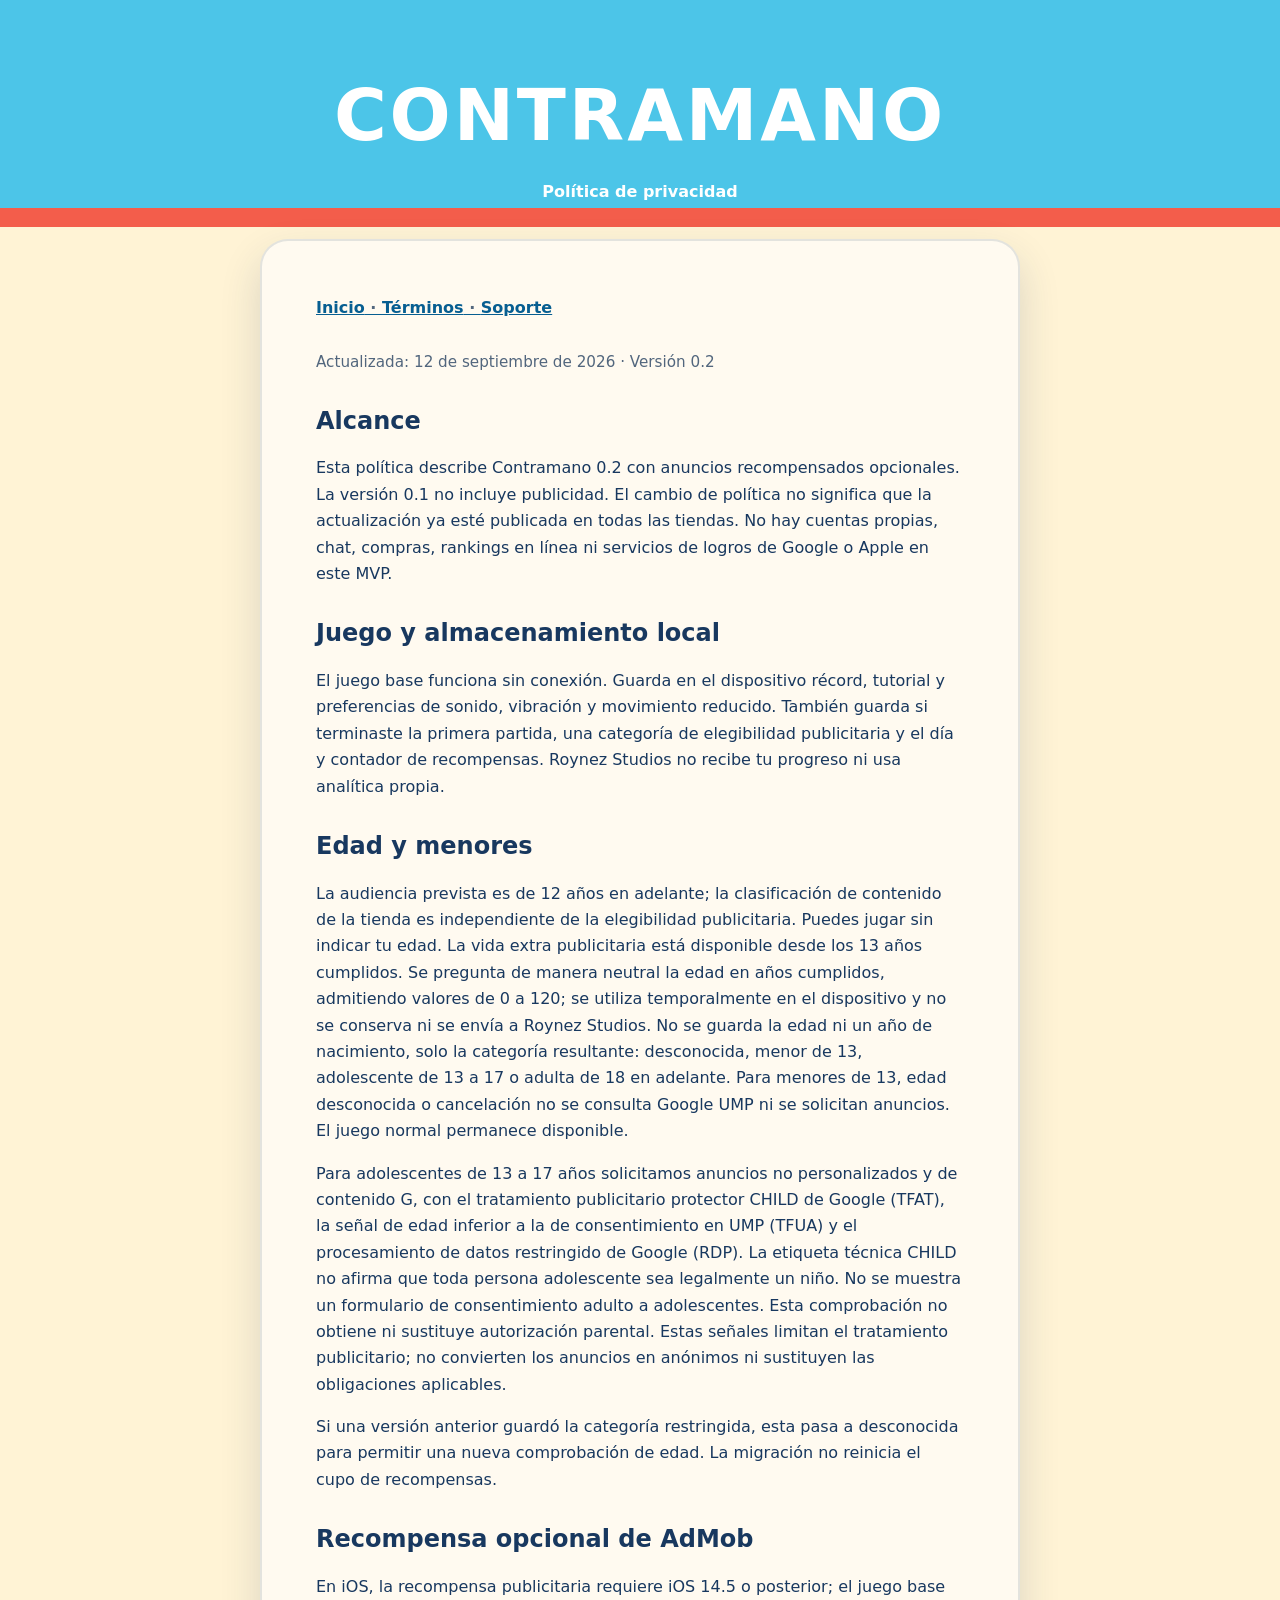
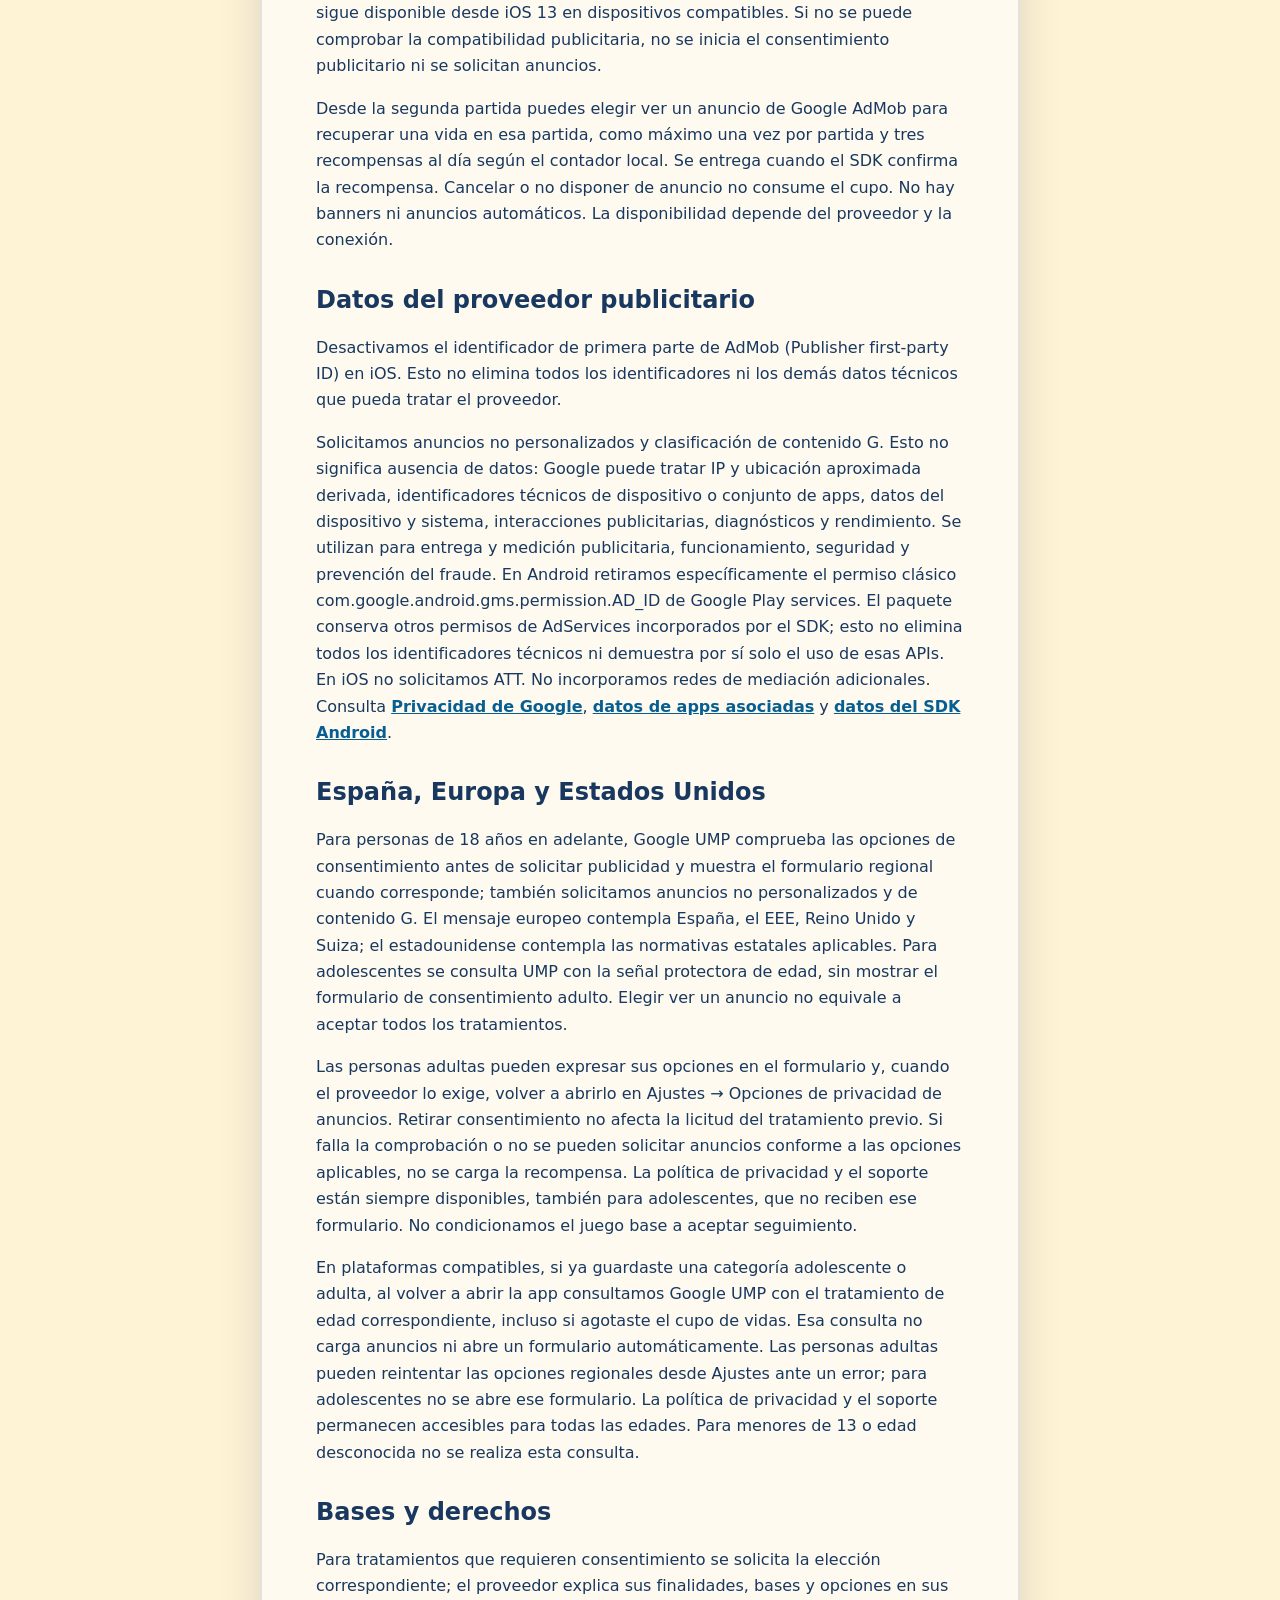
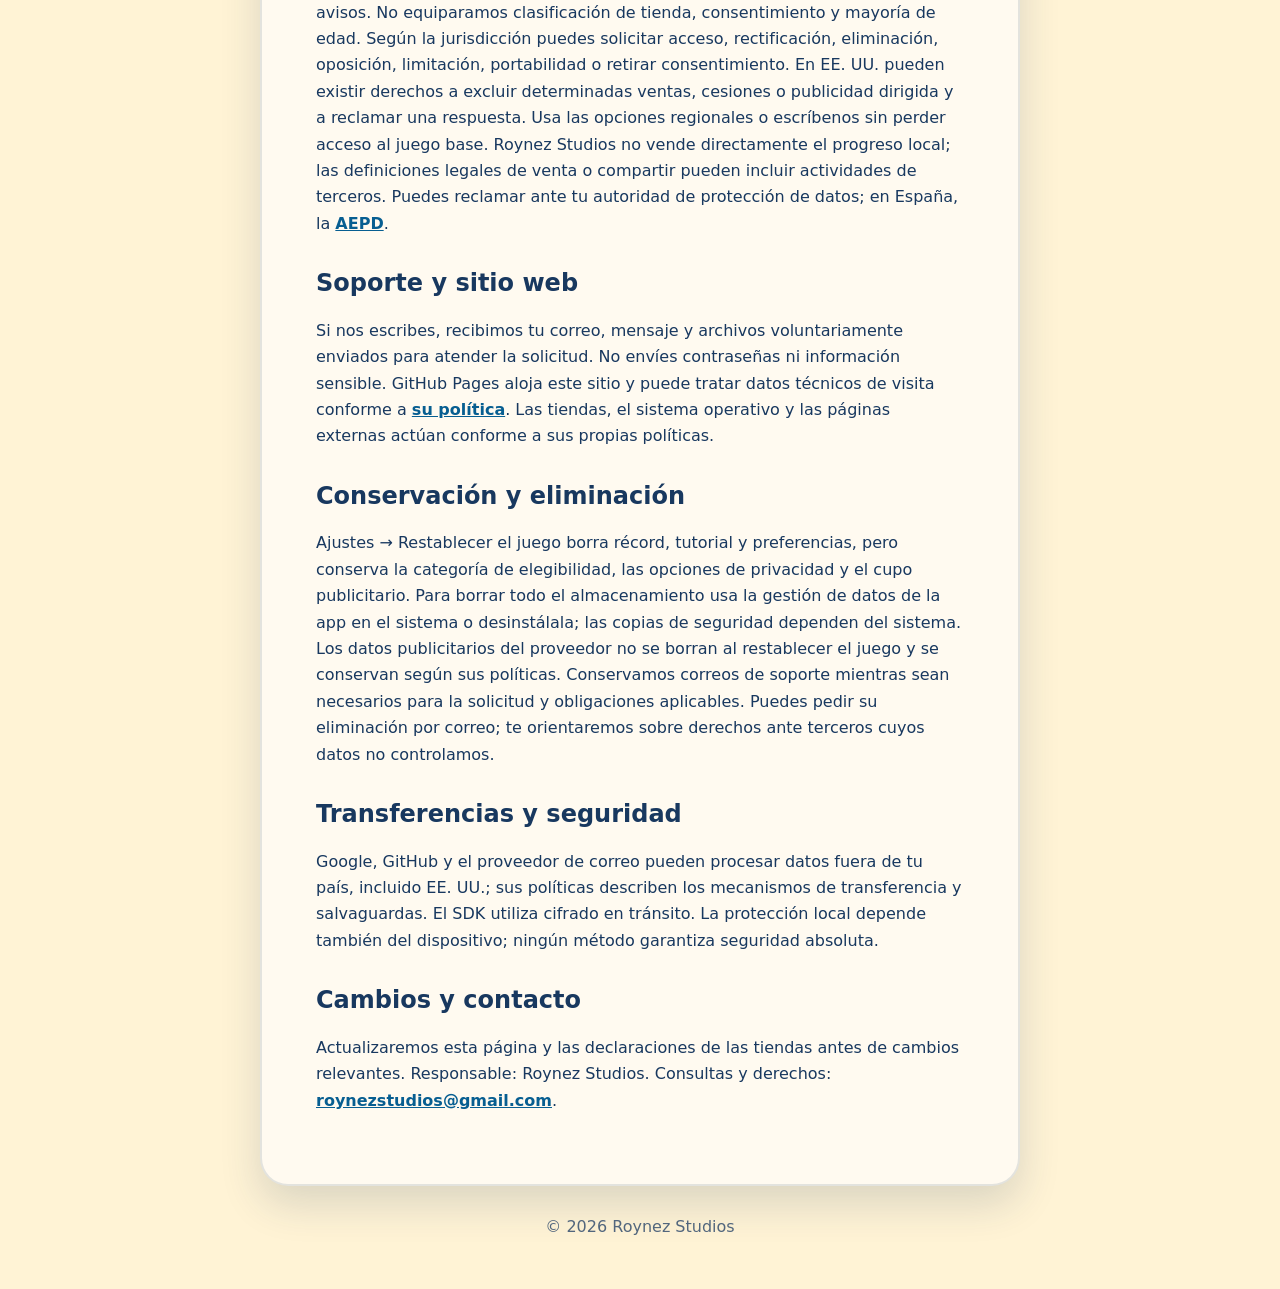
==== commit b1b059fb: "docs: explain protected rewarded ads from age 13" ====
--- a/privacy.html
+++ b/privacy.html
@@ -3,13 +3,15 @@
 <head><meta charset="utf-8"><meta name="viewport" content="width=device-width, initial-scale=1"><title>Privacidad · Contramano</title><link rel="stylesheet" href="styles.css"></head>
 <body><header><h1>CONTRAMANO</h1><p>Política de privacidad</p></header>
 <main><nav><a href="index.html">Inicio</a><a href="terms.html">Términos</a><a href="support.html">Soporte</a></nav>
-<p class="meta">Actualizada: 10 de septiembre de 2026 · Versión 0.2</p>
+<p class="meta">Actualizada: 12 de septiembre de 2026 · Versión 0.2</p>
 <h2>Alcance</h2>
 <p>Esta política describe Contramano 0.2 con anuncios recompensados opcionales. La versión 0.1 no incluye publicidad. El cambio de política no significa que la actualización ya esté publicada en todas las tiendas. No hay cuentas propias, chat, compras, rankings en línea ni servicios de logros de Google o Apple en este MVP.</p>
 <h2>Juego y almacenamiento local</h2>
 <p>El juego base funciona sin conexión. Guarda en el dispositivo récord, tutorial y preferencias de sonido, vibración y movimiento reducido. También guarda si terminaste la primera partida, una categoría de elegibilidad publicitaria y el día y contador de recompensas. Roynez Studios no recibe tu progreso ni usa analítica propia.</p>
 <h2>Edad y menores</h2>
-<p>La audiencia prevista es de 12 años en adelante. La clasificación de contenido de la tienda es independiente de la elegibilidad publicitaria. Puedes jugar sin indicar tu edad. Al elegir una vida publicitaria se pregunta de manera neutral el año de nacimiento; se utiliza temporalmente en el dispositivo y no se conserva ni se envía a Roynez Studios. Solo se guarda la categoría resultante. La función se limita a personas cuyo año permite establecer la mayoría de edad: como no se pregunta día y mes, no se habilita durante el año natural en el que se cumplen 18 años. Para menores, edad desconocida o cancelación no se solicitan anuncios ni se inicia el consentimiento publicitario. El juego normal permanece disponible. Es una elección conservadora de producto, no una afirmación de que todos los anuncios a menores estén prohibidos.</p>
+<p>La audiencia prevista es de 12 años en adelante; la clasificación de contenido de la tienda es independiente de la elegibilidad publicitaria. Puedes jugar sin indicar tu edad. La vida extra publicitaria está disponible desde los 13 años cumplidos. Se pregunta de manera neutral la edad en años cumplidos, admitiendo valores de 0 a 120; se utiliza temporalmente en el dispositivo y no se conserva ni se envía a Roynez Studios. No se guarda la edad ni un año de nacimiento, solo la categoría resultante: desconocida, menor de 13, adolescente de 13 a 17 o adulta de 18 en adelante. Para menores de 13, edad desconocida o cancelación no se consulta Google UMP ni se solicitan anuncios. El juego normal permanece disponible.</p>
+<p>Para adolescentes de 13 a 17 años solicitamos anuncios no personalizados y de contenido G, con el tratamiento publicitario protector CHILD de Google (TFAT), la señal de edad inferior a la de consentimiento en UMP (TFUA) y el procesamiento de datos restringido de Google (RDP). La etiqueta técnica CHILD no afirma que toda persona adolescente sea legalmente un niño. No se muestra un formulario de consentimiento adulto a adolescentes. Esta comprobación no obtiene ni sustituye autorización parental. Estas señales limitan el tratamiento publicitario; no convierten los anuncios en anónimos ni sustituyen las obligaciones aplicables.</p>
+<p>Si una versión anterior guardó la categoría restringida, esta pasa a desconocida para permitir una nueva comprobación de edad. La migración no reinicia el cupo de recompensas.</p>
 <h2>Recompensa opcional de AdMob</h2>
 <p>En iOS, la recompensa publicitaria requiere iOS 14.5 o posterior; el juego base sigue disponible desde iOS 13 en dispositivos compatibles. Si no se puede comprobar la compatibilidad publicitaria, no se inicia el consentimiento publicitario ni se solicitan anuncios.</p>
 <p>Desde la segunda partida puedes elegir ver un anuncio de Google AdMob para recuperar una vida en esa partida, como máximo una vez por partida y tres recompensas al día según el contador local. Se entrega cuando el SDK confirma la recompensa. Cancelar o no disponer de anuncio no consume el cupo. No hay banners ni anuncios automáticos. La disponibilidad depende del proveedor y la conexión.</p>
@@ -17,8 +19,9 @@
 <p>Desactivamos el identificador de primera parte de AdMob (Publisher first-party ID) en iOS. Esto no elimina todos los identificadores ni los demás datos técnicos que pueda tratar el proveedor.</p>
 <p>Solicitamos anuncios no personalizados y clasificación de contenido G. Esto no significa ausencia de datos: Google puede tratar IP y ubicación aproximada derivada, identificadores técnicos de dispositivo o conjunto de apps, datos del dispositivo y sistema, interacciones publicitarias, diagnósticos y rendimiento. Se utilizan para entrega y medición publicitaria, funcionamiento, seguridad y prevención del fraude. En Android retiramos específicamente el permiso clásico com.google.android.gms.permission.AD_ID de Google Play services. El paquete conserva otros permisos de AdServices incorporados por el SDK; esto no elimina todos los identificadores técnicos ni demuestra por sí solo el uso de esas APIs. En iOS no solicitamos ATT. No incorporamos redes de mediación adicionales. Consulta <a href="https://policies.google.com/privacy">Privacidad de Google</a>, <a href="https://policies.google.com/technologies/partner-sites">datos de apps asociadas</a> y <a href="https://developers.google.com/admob/android/privacy/play-data-disclosure">datos del SDK Android</a>.</p>
 <h2>España, Europa y Estados Unidos</h2>
-<p>Usamos Google UMP para comprobar el consentimiento antes de solicitar publicidad y mostrar el formulario regional cuando corresponda. El mensaje europeo incluye España, el EEE, Reino Unido y Suiza; el estadounidense contempla las normativas estatales aplicables. Elegir ver un anuncio no equivale a aceptar todos los tratamientos. Puedes expresar tus opciones en el formulario y, cuando el proveedor lo exige, volver a abrirlo en Ajustes → Opciones de privacidad de anuncios. Retirar consentimiento no afecta la licitud del tratamiento previo. Si la comprobación falla o no se pueden solicitar anuncios conforme a las opciones aplicables, no se carga la recompensa y puedes seguir jugando. No condicionamos el juego base a aceptar seguimiento.</p>
-<p>En plataformas compatibles, si ya guardaste una categoría adulta, al volver a abrir la app consultamos Google UMP para recuperar las opciones regionales de privacidad, incluso si agotaste el cupo de vidas. Esa consulta no carga anuncios ni abre un formulario automáticamente. Ante un error puedes reintentar desde Ajustes. Para menores o edad desconocida no se realiza esta consulta.</p>
+<p>Para personas de 18 años en adelante, Google UMP comprueba las opciones de consentimiento antes de solicitar publicidad y muestra el formulario regional cuando corresponde; también solicitamos anuncios no personalizados y de contenido G. El mensaje europeo contempla España, el EEE, Reino Unido y Suiza; el estadounidense contempla las normativas estatales aplicables. Para adolescentes se consulta UMP con la señal protectora de edad, sin mostrar el formulario de consentimiento adulto. Elegir ver un anuncio no equivale a aceptar todos los tratamientos.</p>
+<p>Las personas adultas pueden expresar sus opciones en el formulario y, cuando el proveedor lo exige, volver a abrirlo en Ajustes → Opciones de privacidad de anuncios. Retirar consentimiento no afecta la licitud del tratamiento previo. Si falla la comprobación o no se pueden solicitar anuncios conforme a las opciones aplicables, no se carga la recompensa. La política de privacidad y el soporte están siempre disponibles, también para adolescentes, que no reciben ese formulario. No condicionamos el juego base a aceptar seguimiento.</p>
+<p>En plataformas compatibles, si ya guardaste una categoría adolescente o adulta, al volver a abrir la app consultamos Google UMP con el tratamiento de edad correspondiente, incluso si agotaste el cupo de vidas. Esa consulta no carga anuncios ni abre un formulario automáticamente. Las personas adultas pueden reintentar las opciones regionales desde Ajustes ante un error; para adolescentes no se abre ese formulario. La política de privacidad y el soporte permanecen accesibles para todas las edades. Para menores de 13 o edad desconocida no se realiza esta consulta.</p>
 <h2>Bases y derechos</h2>
 <p>Para tratamientos que requieren consentimiento se solicita la elección correspondiente; el proveedor explica sus finalidades, bases y opciones en sus avisos. No equiparamos clasificación de tienda, consentimiento y mayoría de edad. Según la jurisdicción puedes solicitar acceso, rectificación, eliminación, oposición, limitación, portabilidad o retirar consentimiento. En EE. UU. pueden existir derechos a excluir determinadas ventas, cesiones o publicidad dirigida y a reclamar una respuesta. Usa las opciones regionales o escríbenos sin perder acceso al juego base. Roynez Studios no vende directamente el progreso local; las definiciones legales de venta o compartir pueden incluir actividades de terceros. Puedes reclamar ante tu autoridad de protección de datos; en España, la <a href="https://www.aepd.es/">AEPD</a>.</p>
 <h2>Soporte y sitio web</h2>
